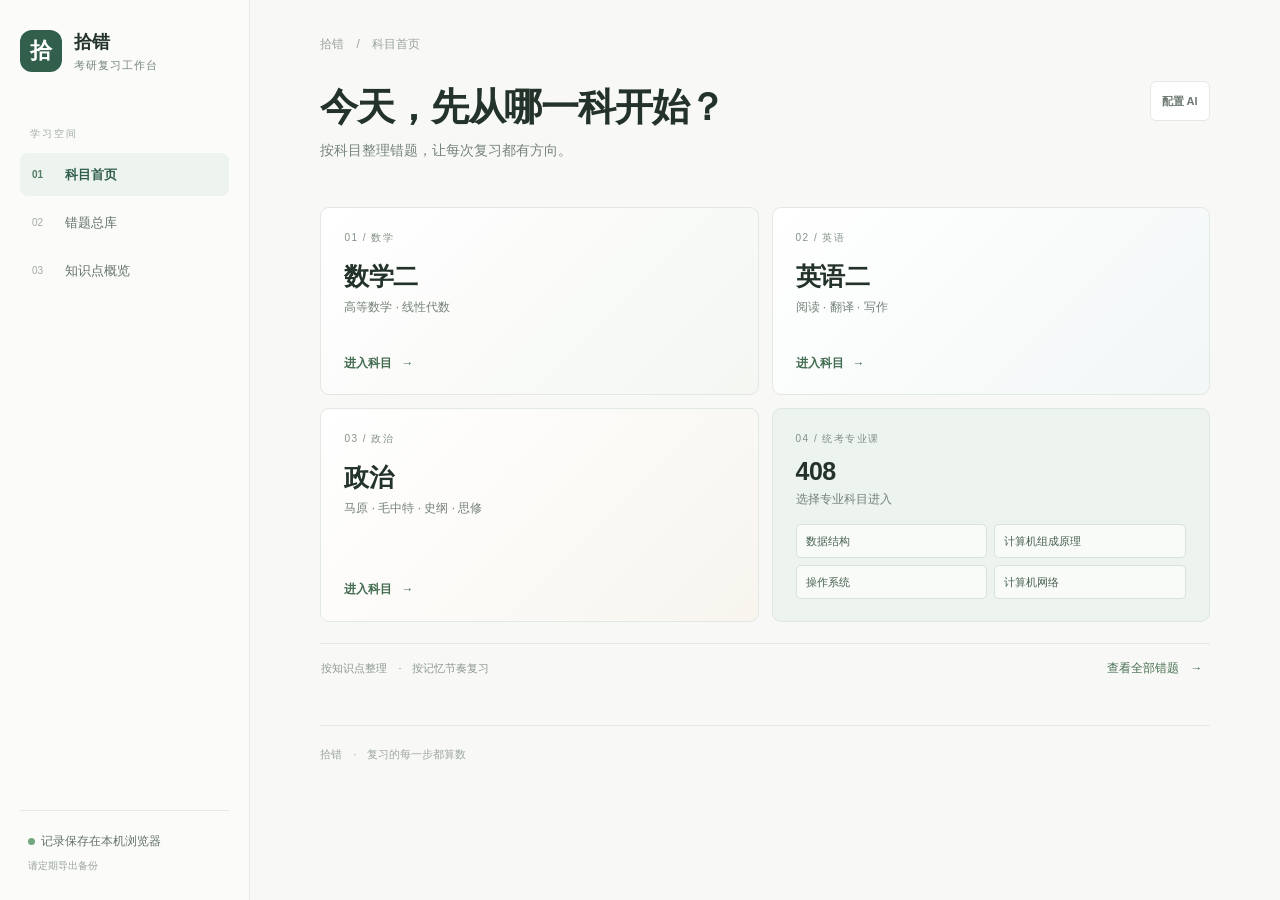
==== site/index.html @ 2a4cf9d2 "Fix touch photo crop selection on mobile" ====
<!doctype html><html lang="zh-CN"><head><meta charset="UTF-8"><meta name="viewport" content="width=device-width,initial-scale=1"><meta name="theme-color" content="#f7f8f5"><meta name="apple-mobile-web-app-capable" content="yes"><meta name="apple-mobile-web-app-status-bar-style" content="default"><meta name="apple-mobile-web-app-title" content="拾错"><link rel="manifest" href="manifest.webmanifest"><link rel="apple-touch-icon" href="icons/apple-touch-icon.png"><title>拾错 · 考研错题复习</title><link rel="stylesheet" href="app.css?v=16"><script defer src="app.js?v=16"></script></head><body><aside class="sidebar"><a class="brand" href="#home" id="brandHome"><span class="brandmark">拾</span><span>拾错<small>考研复习工作台</small></span></a><p class="nav-label">学习空间</p><nav><a class="active" href="#home" id="navHome"><span>01</span>科目首页</a><a href="#library" id="navLibrary"><span>02</span>错题总库</a><a href="#insights" id="navInsights"><span>03</span>知识点概览</a></nav><div class="side-bottom"><span class="local-dot"></span>记录保存在本机浏览器<br><small>请定期导出备份</small></div></aside><main><header><div><span class="crumb" id="crumb">拾错　/　科目首页</span><h1 id="pageTitle">今天，先从哪一科开始？</h1><p class="muted" id="pageSubtitle">按科目整理错题，让每次复习都有方向。</p></div><div class="header-actions"><button class="quiet" id="settingsBtn">配置 AI</button><button class="quiet" id="homeReturn" hidden>← 返回上一页</button><button class="primary" id="newBtn" hidden>记录错题</button></div></header><section id="subjectsHome" class="subjects-home"><div class="subject-grid"><button class="subject-card math" data-open-subject="数学二"><span class="subject-index">01 / 数学</span><strong>数学二</strong><span class="subject-desc">高等数学 · 线性代数</span><span class="subject-enter">进入科目 <i>→</i></span></button><button class="subject-card english" data-open-subject="英语二"><span class="subject-index">02 / 英语</span><strong>英语二</strong><span class="subject-desc">阅读 · 翻译 · 写作</span><span class="subject-enter">进入科目 <i>→</i></span></button><button class="subject-card politics" data-open-subject="政治"><span class="subject-index">03 / 政治</span><strong>政治</strong><span class="subject-desc">马原 · 毛中特 · 史纲 · 思修</span><span class="subject-enter">进入科目 <i>→</i></span></button><div class="subject-card computer"><span class="subject-index">04 / 统考专业课</span><strong>408</strong><span class="subject-desc">选择专业科目进入</span><div class="module-links"><button data-open-subject="408" data-open-module="数据结构">数据结构</button><button data-open-subject="408" data-open-module="计算机组成原理">计算机组成原理</button><button data-open-subject="408" data-open-module="操作系统">操作系统</button><button data-open-subject="408" data-open-module="计算机网络">计算机网络</button></div></div></div><div class="home-bottom"><span>按知识点整理　·　按记忆节奏复习</span><button class="text-button" id="openAllLibrary">查看全部错题　→</button></div></section><div id="libraryView" hidden><section class="due-banner" id="dueBanner" hidden><div class="due-symbol">复</div><div><b id="dueTitle"></b><p id="dueText"></p></div><button class="light-button" id="reviewDue">开始复习</button></section><section class="stats" id="stats"></section><section class="library" id="library"><div class="library-heading"><div><h2 id="libraryTitle">错题总库 <span id="resultCount"></span></h2><div class="scope-note" id="scopeNote">全部科目</div></div><div class="backup-actions"><button class="quiet" id="exportBtn">导出备份</button><button class="quiet" id="exportHistoryBtn">导出历史</button><button class="quiet" id="importBtn">导入备份</button><input id="importFile" type="file" accept="application/json" hidden></div></div><div class="filter-bar"><div class="filter-primary"><label class="search"><span class="search-icon"></span><input id="search" type="search" placeholder="搜索题目、知识点或标签"></label><select id="subject"><option value="">所有科目</option><option>数学二</option><option>英语二</option><option>政治</option><option>408</option></select><select id="status"><option value="">所有状态</option><option value="due">待复习</option><option value="weak">需加强</option><option value="mastered">已掌握</option></select><select id="sort"><option value="new">最近记录</option><option value="due">最近复习</option><option value="weak">薄弱优先</option></select></div><div class="filter-extra"><span>进一步筛选</span><select id="module"><option value="">所有模块</option></select><select id="tagFilter"><option value="">所有标签</option></select><label class="knowledge-search"><span>知识点</span><input id="knowledgeFilter" placeholder="输入知识点名称"></label></div></div><div class="list" id="list"></div></section><section class="chat-section" id="chatSection" hidden><div class="chat-heading"><div><h2>科目 AI 讨论</h2><p>围绕本学科提问，也可以关联一道错题。</p></div></div><div class="chat-toolbar"><select id="chatConversation" aria-label="选择对话"></select><button class="quiet" id="newChat">新建对话</button><button class="quiet" id="renameChat">修改对话名</button><button class="quiet" id="deleteChat">删除当前对话</button><button class="quiet" id="toggleChatBatch" aria-expanded="false">批量管理</button></div><div id="chatBatchTools" class="chat-batch-tools" hidden><label><input id="chatSelectAll" type="checkbox"> 全选本学科对话</label><span id="chatBatchCount">已选 0 个</span><button class="delete" id="deleteSelectedChats">删除所选</button><button class="text-button" id="cancelChatBatch">完成</button></div><div id="chatBatchList" class="chat-batch-list" hidden></div><label class="chat-context">关联错题<select id="chatQuestion"><option value="">不关联题目</option></select></label><div class="chat-messages" id="chatMessages"></div><div class="chat-compose"><textarea id="chatInput" rows="3" placeholder="输入问题，例如：这道题的关键思路是什么？"></textarea><button class="primary" id="sendChat">发送</button></div><p class="chat-footnote" id="chatStatus">对话保存在本机浏览器。</p></section></div><section id="insightsView" hidden><section class="insights insights-page" id="insights"><div class="insight-head"><div><h2>知识点掌握概览</h2><p class="muted">点击知识点，查看关联错题</p></div><span class="scope-note">按薄弱程度排序</span></div><div id="knowledgeMap" class="knowledge-map"></div></section></section><footer>拾错　·　复习的每一步都算数</footer></main><button class="back-to-top" id="backToTop" aria-label="回到顶部" title="回到顶部">↑<span>顶部</span></button><dialog id="recordDialog"><div class="dialog-top"><div><div class="dialog-kicker">新建错题</div><h2>怎么记录这道错题？</h2><p class="hint" id="recordScope"></p></div><button type="button" class="close" data-close="recordDialog">×</button></div><div id="recordChoice" class="record-options"><button class="record-option" id="choosePhoto"><span class="option-mark">拍</span><span><b>拍照记录</b><small>拍下题目，保存后自动识别</small></span><span class="option-arrow">›</span></button><button class="record-option" id="chooseUpload"><span class="option-mark">图</span><span><b>从相册上传</b><small>选择已有题目照片或截图</small></span><span class="option-arrow">›</span></button><button class="record-option" id="choosePaste"><span class="option-mark text-mark">贴</span><span><b>粘贴题目</b><small>粘贴题干，保存后分析或补充</small></span><span class="option-arrow">›</span></button></div><input id="captureInput" type="file" accept="image/*" capture="environment" multiple hidden><input id="uploadInput" type="file" accept="image/*" multiple hidden><div id="photoDraftView" class="photo-draft" hidden><div class="photo-draft-head"><b>已选照片 <span id="draftImageCount">0</span> 张</b><span>可继续拍摄或从相册添加</span></div><div id="draftImageGrid" class="draft-image-grid"></div><div class="dialog-actions"><button type="button" class="secondary" id="addCameraPhoto">继续拍摄</button><button type="button" class="secondary" id="addGalleryPhotos">从相册添加</button><button type="button" class="primary" id="savePhotoDraft">保存并分析错题</button></div><button type="button" class="text-button" data-back-record>返回选择方式</button></div><div id="pasteView" hidden><label class="field">题目内容<textarea id="pasteQuestion" rows="7" placeholder="在这里粘贴题干"></textarea></label><div class="dialog-actions"><button class="primary" id="savePasted">保存并进入错题详情</button><button class="secondary" data-back-record>返回</button></div></div><div id="recordProgress" class="record-progress" hidden><span class="spinner"></span><span>正在处理照片…</span></div></dialog><dialog id="cropDialog" class="crop-dialog"><div class="dialog-top"><div><div class="dialog-kicker">调整照片</div><h2>拖动选取题目区域</h2><p class="hint" id="cropStep">可跳过裁剪，保留整张照片。</p></div><button type="button" class="close" id="cancelCrop">×</button></div><div class="crop-stage" id="cropStage"><img id="cropImage" alt="待裁剪照片"><div id="cropSelection" hidden></div></div><div class="dialog-actions"><button type="button" class="secondary" id="skipCrop">保留整张</button><button type="button" class="primary" id="applyCrop">裁剪并添加</button></div></dialog><dialog id="detailDialog"><form id="detailForm"><div class="dialog-top"><div><div class="dialog-kicker">错题详情</div><h2>题目与分类</h2><p class="hint" id="detailMessage">检查题目，并补充知识点与标签。</p></div><button type="button" class="close" data-close="detailDialog">×</button></div><input type="hidden" name="id"><div id="detailImage"></div><button type="button" class="primary analyze-top" id="reanalyze">AI 分析错题</button><div id="analysisProgress" class="analysis-progress" hidden><div class="analysis-progress-head"><span class="spinner"></span><span id="analysisProgressText">正在分析题目…</span></div><div class="analysis-progress-track" role="progressbar" aria-label="AI 正在分析" aria-valuemin="0" aria-valuemax="100"><i></i></div><p>可以关闭详情或继续浏览其他页面，分析会在本页面中继续。</p></div><label class="field">AI 识别的题干（可修改）<textarea name="question" rows="5" placeholder="识别出的题目文字；也可手动补充"></textarea></label><div class="form-grid"><label class="field">科目<select name="subject"><option>数学二</option><option>英语二</option><option>政治</option><option>408</option></select></label><label class="field">模块 / 章节<input name="module" placeholder="如：操作系统 / 进程管理"></label><label class="field">知识点<input name="knowledge" placeholder="支持逗号分隔多个知识点"></label><label class="field">题型<select name="type"><option value="">待填写</option><option>选择题</option><option>填空题</option><option>计算题</option><option>证明题</option><option>简答题</option><option>分析题</option><option>阅读理解</option><option>翻译</option><option>写作</option><option>其他</option></select></label><label class="field">难度<select name="difficulty"><option value="">待填写</option><option value="1">基础</option><option value="2">中等</option><option value="3">较难</option></select></label><label class="field">错因<select name="cause"><option value="">待填写</option><option>概念混淆</option><option>计算失误</option><option>审题不清</option><option>方法不熟</option><option>记忆错误</option><option>时间不足</option><option>其他</option></select></label></div><div class="form-grid"><label class="field">我的答案<input name="myAnswer"></label><label class="field">正确答案<input name="answer"></label></div><label class="field">解析与复盘<textarea name="explanation" rows="4"></textarea></label><label class="field">标签<input name="tags" placeholder="逗号分隔，例如：易混淆、真题、重点"></label><div class="dialog-actions"><button type="submit" class="primary">保存详情</button><button type="button" class="delete" id="deleteBtn">删除错题</button></div></form></dialog><dialog id="settingsDialog"><div class="dialog-top"><div><div class="dialog-kicker">AI 服务</div><h2>大模型连接状态</h2></div><button type="button" class="close" data-close="settingsDialog">×</button></div><label class="field">API 地址<input id="aiBackendUrl" type="url" value="https://api.agnes-ai.cn/v1" autocomplete="url"></label><label class="field">模型名称<input id="aiModel" type="text" value="agnes-3.0-flash" autocomplete="off"></label><label class="field">API 密钥<input id="aiAccessToken" type="password" placeholder="填写轮换后的 Agnes API 密钥" autocomplete="off"></label><div class="service-state" id="serviceState">正在读取 AI 设置…</div><p class="hint">无需租服务器，分析时手机会直接连接 Agnes。密钥保存在本设备浏览器中，请只在自己的设备填写；API 调用可能产生费用。</p><div class="dialog-actions"><button class="primary" id="saveAiSettings">保存并连接</button><button class="secondary" data-close="settingsDialog">完成</button></div></dialog><dialog id="exportHistoryDialog"><div class="dialog-top"><div><div class="dialog-kicker">备份管理</div><h2>导出历史</h2><p class="hint">记录导出时间、科目范围和题目数量。</p></div><button class="close" data-close="exportHistoryDialog">×</button></div><div id="exportHistoryList" class="export-history-list"></div></dialog><dialog id="imageViewer" class="image-viewer"><button type="button" class="image-viewer-close" data-close="imageViewer" aria-label="关闭大图">×</button><img id="imageViewerImage" alt="题目大图"></dialog><dialog id="reviewDialog"><div class="dialog-top"><div><div class="dialog-kicker">间隔复习</div><h2>先在心里作答</h2></div><button class="close" data-close="reviewDialog">×</button></div><div id="reviewBody"></div><div id="reviewActions" class="dialog-actions"></div></dialog><aside id="analysisDock" class="analysis-dock" hidden aria-live="polite"></aside><div class="toast" id="toast" role="status"></div></body></html>
---- site/app.css ----
:root{font-family:'DM Sans','Noto Sans SC',-apple-system,BlinkMacSystemFont,sans-serif;color:#26332e;background:#f6f7f5;--green:#356b58;--green-dark:#285542;--pale:#e8f0eb;--ink:#26332e;--muted:#84908a;--line:#e7eae6;--white:#fff}*{box-sizing:border-box}body{margin:0;min-height:100vh;font-size:14px}button,input,select,textarea{font:inherit}button{cursor:pointer}a{color:inherit;text-decoration:none}.sidebar{position:fixed;inset:0 auto 0 0;width:240px;padding:30px 20px;background:#fff;border-right:1px solid var(--line);display:flex;flex-direction:column}.brand{display:flex;align-items:center;gap:12px;color:var(--ink);font-size:19px;font-weight:700}.brandmark{width:42px;height:42px;display:grid;place-items:center;background:var(--green);color:#fff;border-radius:13px;font-family:'Noto Sans SC';font-size:22px}.brand small{display:block;font-size:11px;color:var(--muted);font-weight:400;letter-spacing:1px}.nav-label{margin:55px 10px 12px;color:#a0aaa4;font-size:10px;letter-spacing:2px}.sidebar nav{display:grid;gap:5px}.sidebar nav a{padding:12px 14px;border-radius:8px;color:#65716a}.sidebar nav a.active,.sidebar nav a:hover{background:#edf3ef;color:var(--green);font-weight:600}.sidebar nav i{float:right;font-style:normal;background:#dbe9df;border-radius:20px;min-width:22px;text-align:center;font-size:11px;padding:2px 6px}.side-bottom{margin-top:auto;border-top:1px solid var(--line);padding:18px 8px 0;color:#65716a;font-size:12px;line-height:2}.side-bottom small{color:#99a39d}.local-dot{display:inline-block;width:7px;height:7px;background:#72a77f;border-radius:100%;margin-right:6px}main{max-width:1440px;margin-left:240px;padding:44px clamp(28px,5vw,78px) 28px}header{display:flex;justify-content:space-between;align-items:center;margin:0 0 30px}.crumb{display:block;color:#a1aaa4;font-size:11px;margin-bottom:32px}.eyebrow{font-size:10px;color:#8e9d94;letter-spacing:2px;font-weight:700}h1{font-size:32px;letter-spacing:-1px;margin:8px 0 5px;font-weight:600}h2{font-size:21px;letter-spacing:-.4px;margin:5px 0}.muted,.hint{color:var(--muted)}header p{margin:6px 0}.primary,.secondary,.quiet,.light-button,.delete{border:0;border-radius:7px;padding:11px 16px;font-weight:600}.primary{background:var(--green);color:#fff}.primary:hover{background:var(--green-dark)}.secondary{background:#f0f3f0;color:#52635a}.quiet{background:#fff;border:1px solid var(--line);color:#6c7971;padding:8px 12px;font-size:12px}.quiet:hover{color:var(--green);border-color:#bdd1c3}.due-banner{padding:18px 22px;background:#edf3ee;border:1px solid #dce9df;border-radius:10px;display:flex;align-items:center;gap:15px;margin-bottom:22px}.due-symbol{width:37px;height:37px;background:#dbe9df;color:var(--green);border-radius:11px;display:grid;place-items:center;font-size:22px}.due-banner b{font-size:14px}.due-banner p{margin:3px 0 0;color:#7b8980;font-size:12px}.light-button{margin-left:auto;background:#fff;color:var(--green);font-size:12px}.stats{display:grid;grid-template-columns:repeat(4,1fr);gap:13px;margin:22px 0 34px}.stat{background:white;border:1px solid var(--line);border-radius:9px;padding:17px 19px}.stat span{font-size:11px;color:var(--muted)}.stat strong{display:block;font-size:27px;font-weight:500;letter-spacing:-.7px;margin-top:4px}.stat em{font-size:11px;color:#8b9e91;font-style:normal;margin-left:5px}.library-heading{display:flex;align-items:end;justify-content:space-between;margin:0 0 16px}.library-heading h2 span{font-size:12px;color:#a3aca5;font-weight:400;margin-left:4px}.backup-actions{display:flex;gap:7px}.filter-bar{display:flex;gap:8px;flex-wrap:wrap;padding:12px;background:#fff;border:1px solid var(--line);border-radius:9px;margin-bottom:13px}.filter-bar select,.filter-bar input{height:37px;border:1px solid #e9ece8;border-radius:6px;background:white;color:#647169;padding:0 10px;font-size:12px;min-width:122px}.filter-bar input::placeholder{color:#a1aaa4}.filter-bar .search{display:flex;align-items:center;gap:6px;border:1px solid #e9ece8;border-radius:6px;padding:0 10px;flex:1;min-width:210px;color:#a1aaa4}.filter-bar .search input{border:0;outline:0;flex:1;min-width:80px;padding:0}.list{display:grid;gap:10px}.empty{background:white;border:1px dashed #dce3dd;border-radius:9px;text-align:center;padding:55px 20px;color:var(--muted)}.empty b{display:block;color:#65716a;font-size:15px;margin-bottom:7px}.mistake-card{background:white;border:1px solid var(--line);border-radius:9px;padding:18px 20px;display:grid;grid-template-columns:minmax(0,1fr) auto;gap:16px;transition:border-color .15s}.mistake-card:hover{border-color:#c3d5c8}.card-meta{display:flex;align-items:center;gap:7px;flex-wrap:wrap;font-size:11px;color:#929d95;margin-bottom:9px}.subject-pill{background:#edf3ee;color:var(--green);border-radius:4px;padding:3px 8px;font-weight:600}.tag{background:#f3f4f2;color:#818a83;border-radius:4px;padding:3px 7px}.card-question{font-size:15px;line-height:1.7;white-space:pre-wrap;overflow-wrap:anywhere}.card-knowledge{font-size:12px;color:#68796e;margin-top:8px}.card-summary{font-size:12px;color:#849088;margin-top:8px;white-space:pre-wrap}.card-image{max-width:210px;max-height:135px;object-fit:contain;margin-top:10px;border-radius:6px}.card-right{display:flex;flex-direction:column;align-items:flex-end;justify-content:space-between;min-width:105px}.mastery{font-size:11px;color:#738077;background:#f4f6f3;padding:5px 8px;border-radius:5px}.mastery.low{background:#fbefeb;color:#ae6856}.mastery.done{background:#edf5ed;color:#5b8d63}.card-actions{display:flex;gap:6px}.card-actions button{border:0;background:transparent;color:#8b968e;padding:6px;font-size:12px}.card-actions button:hover{color:var(--green)}.insights{margin:45px 0 20px}.insight-head{display:flex;justify-content:space-between;align-items:end;margin-bottom:14px}.insight-head p{font-size:12px}.knowledge-map{display:grid;grid-template-columns:repeat(2,minmax(0,1fr));gap:9px}.knowledge-item{background:#fff;border:1px solid var(--line);border-radius:8px;padding:13px 15px;display:grid;grid-template-columns:1fr auto;gap:5px}.knowledge-item b{font-size:12px;font-weight:500}.knowledge-item span{font-size:11px;color:#919b94}.bar{grid-column:1/-1;height:4px;background:#edf0ec;border-radius:5px;overflow:hidden}.bar i{display:block;height:100%;background:#86aa90;border-radius:5px}footer{padding:20px 0;color:#a3aca5;font-size:11px;border-top:1px solid var(--line);margin-top:38px}dialog{border:1px solid var(--line);border-radius:12px;padding:25px;width:min(640px,calc(100% - 26px));max-height:90vh;overflow:auto;box-shadow:0 20px 80px #2333272b;color:var(--ink)}dialog::backdrop{background:#1f2c2580;backdrop-filter:blur(2px)}.dialog-top{display:flex;justify-content:space-between;align-items:flex-start;margin-bottom:18px}.dialog-top h2{margin-top:5px}.close{border:0;background:#f2f4f1;border-radius:100%;width:32px;height:32px;color:#69766d;font-size:20px}.field{display:grid;gap:6px;font-size:12px;color:#67746b;margin:13px 0}.field input,.field select,.field textarea{width:100%;border:1px solid #e2e7e2;border-radius:6px;background:#fff;padding:10px;color:#2b3930;font-size:13px}.field textarea{resize:vertical}.form-grid{display:grid;grid-template-columns:repeat(2,minmax(0,1fr));column-gap:14px}.dialog-actions{display:flex;gap:8px;flex-wrap:wrap;margin-top:20px}.dialog-actions .delete{margin-left:auto}.delete{background:#fff0ec;color:#ae5c4a}.hint{font-size:12px;line-height:1.7}.ai-result{background:#f2f6f2;border-radius:7px;padding:14px;margin-top:14px;white-space:pre-wrap;font-size:12px;line-height:1.8}.review-question{font-size:16px;line-height:1.9;white-space:pre-wrap;background:#f7f8f6;padding:18px;border-radius:8px}.review-answer{background:#f0f5f0;padding:15px;border-radius:8px;margin-top:10px;white-space:pre-wrap;line-height:1.7}.toast{position:fixed;bottom:25px;left:50%;transform:translate(-50%,15px);opacity:0;transition:.2s;background:#26372d;color:white;padding:10px 16px;border-radius:8px;font-size:12px;pointer-events:none;z-index:5}.toast.show{opacity:1;transform:translate(-50%,0)}@media(max-width:950px){.sidebar{width:205px;padding:25px 14px}main{margin-left:205px;padding:35px 26px}.filter-bar select{min-width:105px}.stats{gap:8px}.stat{padding:14px}}@media(max-width:700px){.sidebar{position:static;width:auto;height:auto;padding:12px 17px;border-right:0;border-bottom:1px solid var(--line);display:flex;flex-direction:row;align-items:center;justify-content:space-between}.brand{font-size:16px}.brandmark{width:36px;height:36px;font-size:19px}.brand small,.nav-label,.side-bottom{display:none}.sidebar nav{display:flex;gap:2px}.sidebar nav a{font-size:0;padding:10px}.sidebar nav a:first-letter{font-size:16px}.sidebar nav i{font-size:9px;margin-left:3px}main{margin:0;padding:27px 17px}header{align-items:flex-start}.crumb{margin-bottom:23px}h1{font-size:26px}.primary{padding:10px 12px}.primary span{font-size:12px}.stats{grid-template-columns:repeat(2,1fr);margin:18px 0 28px}.stat strong{font-size:23px}.library-heading{align-items:flex-start;gap:10px}.backup-actions{gap:4px;flex-wrap:wrap;justify-content:flex-end}.quiet{padding:7px;font-size:10px}.filter-bar{gap:7px}.filter-bar .search{flex-basis:100%}.filter-bar select,.filter-bar input:not(.search input){flex:1;min-width:calc(50% - 5px)}.mistake-card{padding:15px;grid-template-columns:1fr}.card-right{flex-direction:row;align-items:center}.knowledge-map{grid-template-columns:1fr}.insight-head{display:block}.due-banner{align-items:flex-start;flex-wrap:wrap}.light-button{margin-left:51px}.form-grid{grid-template-columns:1fr 1fr}dialog{padding:19px}.dialog-actions{gap:6px}.dialog-actions button{font-size:12px;padding:9px 11px}}@media(prefers-reduced-motion:reduce){*,*::before,*::after{transition:none!important}}

/* Refined study workspace */
:root{--green:#315f4c;--green-dark:#264b3b;--pale:#eef4ef;--ink:#23332a;--muted:#77847c;--line:#e4e9e4;background:#f8f9f7}body{background:#f8f9f7;color:var(--ink);font-size:14px;line-height:1.55}button,input,select,textarea{font-family:inherit}::selection{background:#d6e7da;color:#244b38}input::placeholder,textarea::placeholder{color:#9aa59d;opacity:1}button:focus-visible,a:focus-visible,input:focus-visible,select:focus-visible,textarea:focus-visible{outline:3px solid #abc7b3;outline-offset:2px}.sidebar{width:250px;padding:29px 20px 23px;background:#fbfcfa;border-right:1px solid #e6eae5}.brand{font-size:18px;letter-spacing:-.3px}.brandmark{border-radius:12px;background:#315f4c}.nav-label{margin-top:52px}.sidebar nav a{display:flex;align-items:center;gap:12px;min-height:43px;padding:10px 12px;font-size:13px;transition:background .16s,color .16s}.sidebar nav a span{width:21px;color:#a1aaa3;font-size:10px;font-variant-numeric:tabular-nums}.sidebar nav a.active span{color:#527c63}.sidebar nav i{margin-left:auto}main{max-width:1500px;margin-left:250px;padding:35px clamp(28px,5.5vw,84px) 30px}header{align-items:center;margin-bottom:25px}.crumb{margin-bottom:28px;font-size:12px;color:#9aa39c}h1{font-size:clamp(30px,3vw,40px);letter-spacing:-1.2px;line-height:1.28;font-weight:600;margin:0}header p{font-size:14px;margin-top:9px}header>.primary{min-height:43px;padding:0 18px;border-radius:7px;box-shadow:0 2px 5px #315f4c1a;white-space:nowrap}.primary{background:var(--green);transition:background .16s,transform .16s,box-shadow .16s}.primary:hover{background:#28513e;box-shadow:0 4px 10px #315f4c24}.primary:active{transform:translateY(1px)}.due-banner{padding:15px 18px;background:#edf4ee;border:1px solid #dce9de;border-radius:9px;margin-bottom:15px}.due-symbol{background:#dceadf;border-radius:10px}.due-banner b{font-size:13px}.light-button{border:1px solid #e3ebe4;min-height:36px}.stats{display:grid;grid-template-columns:repeat(4,minmax(0,1fr));gap:0;margin:18px 0 35px;padding:14px 0;border-top:1px solid var(--line);border-bottom:1px solid var(--line);background:transparent}.stat{background:transparent;border:0;border-radius:0;padding:2px 20px;border-right:1px solid var(--line)}.stat:first-child{padding-left:2px}.stat:last-child{border-right:0}.stat span{font-size:12px;color:#7e8b82}.stat strong{font-size:25px;line-height:1.3;font-weight:500;letter-spacing:-.4px;margin-top:3px;font-variant-numeric:tabular-nums}.stat em{font-size:11px;color:#8f9b92}.library-heading{align-items:center;margin-bottom:13px}.library-heading h2,.insight-head h2{font-size:21px;letter-spacing:-.5px;font-weight:600}.library-heading h2 span{font-size:12px;color:#9aa49c}.backup-actions{gap:6px}.quiet{border-radius:6px;padding:8px 11px;font-size:11px}.filter-bar{display:block;padding:11px 12px 9px;border-radius:8px;background:#fff;border-color:#e5e9e4;margin-bottom:13px}.filter-primary{display:grid;grid-template-columns:minmax(180px,1fr) repeat(3,minmax(125px,155px));gap:8px}.filter-bar select,.filter-bar input{height:38px;border-color:#e5e9e5;color:#526158;border-radius:6px;font-size:12px}.filter-primary>select{width:100%;min-width:0}.filter-bar .search{min-width:0;height:38px;background:#fbfcfb;border-color:#e5e9e5}.filter-bar .search span{font-size:20px;line-height:1;color:#84948a}.filter-bar .search input{height:34px;background:transparent}.filter-extra{display:flex;align-items:center;gap:8px;padding-top:9px;margin-top:9px;border-top:1px solid #f0f2ef}.filter-extra>span{font-size:11px;color:#95a098;margin-right:2px}.filter-extra select{min-width:120px}.knowledge-search{display:flex;align-items:center;gap:8px;border:1px solid #e5e9e5;border-radius:6px;padding:0 10px;height:38px;min-width:180px}.knowledge-search span{font-size:11px;color:#89958d}.knowledge-search input{height:34px;border:0;padding:0;min-width:80px;outline:0}.knowledge-search:focus-within{border-color:#91ad99;box-shadow:0 0 0 2px #e5efe7}.mistake-card{padding:17px 19px;border-radius:8px;border-color:#e7ebe7;gap:20px;transition:border-color .15s,background .15s}.mistake-card:hover{border-color:#cad8cd;background:#fefefd}.card-meta{gap:8px;color:#8d9990;font-size:11px}.subject-pill{background:#edf4ee;color:#426b50;padding:3px 8px}.tag{background:#f4f6f3;color:#78847b}.card-question{font-size:14px;line-height:1.8;color:#2a3930}.card-knowledge{color:#557361;font-size:12px}.card-summary{line-height:1.7;color:#7c8980}.card-right{min-width:120px}.mastery{font-size:10px}.card-actions button{border-radius:5px;padding:6px 9px;background:#f6f8f5;color:#718076}.card-actions button:hover{background:#eaf2eb;color:var(--green)}.insights{margin-top:38px}.insight-head{align-items:center;margin-bottom:13px}.insight-head p{font-size:12px}.knowledge-map{gap:8px}.knowledge-item{border-radius:7px;padding:12px 14px}.knowledge-item b{font-size:12px}.knowledge-item span{font-size:10px}.bar{height:4px}footer{color:#9da79f;margin-top:32px}dialog{border-radius:11px;border-color:#e3e8e3;padding:25px}.field{font-size:12px;color:#56665b}.field input,.field select,.field textarea{border-color:#e0e6e0;border-radius:6px}.field input:focus,.field select:focus,.field textarea:focus{border-color:#94ae9a;outline:0;box-shadow:0 0 0 3px #eaf2eb}.dialog-actions .primary{min-height:39px}.toast{background:#26372d;box-shadow:0 6px 20px #253b2d24}
@media(max-width:1050px){main{padding-right:28px;padding-left:28px}.filter-primary{grid-template-columns:minmax(170px,1fr) repeat(3,minmax(110px,140px))}.filter-extra{flex-wrap:wrap}}
@media(max-width:700px){.sidebar{padding:11px 15px}.sidebar nav{gap:3px}.sidebar nav a{font-size:11px;min-height:36px;padding:8px 7px;gap:0}.sidebar nav a span{display:none}.sidebar nav i{font-size:9px;padding:1px 5px}main{padding:24px 16px}header{gap:12px;margin-bottom:19px}.crumb{margin-bottom:21px}h1{font-size:27px;letter-spacing:-.8px;max-width:440px}header p{font-size:12px;max-width:310px}.stats{margin:14px 0 27px;padding:12px 0;grid-template-columns:repeat(2,1fr);row-gap:13px}.stat{padding:2px 12px;border-right:1px solid var(--line)}.stat:nth-child(2){border-right:0}.stat:nth-child(3){padding-left:2px}.stat strong{font-size:23px}.library-heading{align-items:center}.library-heading h2,.insight-head h2{font-size:19px}.backup-actions{max-width:210px}.quiet{padding:7px 8px}.filter-primary{grid-template-columns:repeat(2,minmax(0,1fr))}.filter-primary .search{grid-column:1/-1}.filter-extra{display:grid;grid-template-columns:1fr 1fr}.filter-extra>span{grid-column:1/-1}.filter-extra select{min-width:0;width:100%}.knowledge-search{min-width:0;width:100%;grid-column:1/-1}.mistake-card{padding:14px;gap:11px}.card-right{min-width:0}.card-question{font-size:14px}.insight-head{display:flex;align-items:flex-end}.insight-head p{max-width:135px;text-align:right;font-size:10px}.due-banner{padding:13px;gap:10px}.due-symbol{width:33px;height:33px}.light-button{margin-left:43px}.form-grid{grid-template-columns:1fr 1fr}}
@media(max-width:380px){.brand{gap:8px;font-size:14px}.brandmark{width:32px;height:32px;font-size:17px}.sidebar nav a{font-size:10px;padding:7px 5px}.backup-actions{max-width:160px}.library-heading{align-items:flex-start}}

.search-icon{position:relative;display:block;width:13px;height:13px;border:1.5px solid #84948a;border-radius:50%;flex:none}.search-icon:after{content:"";position:absolute;width:5px;height:1.5px;background:#84948a;right:-4px;bottom:-2px;transform:rotate(45deg);border-radius:2px}

/* Subject-first entry and capture-to-record flow */
[hidden]{display:none!important}.subjects-home{max-width:1050px;padding:15px 0 0}.subject-grid{display:grid;grid-template-columns:repeat(2,minmax(0,1fr));gap:13px}.subject-card{position:relative;min-height:188px;text-align:left;border:1px solid #e2e8e2;border-radius:9px;padding:22px 23px;background:#fff;color:var(--ink);display:flex;flex-direction:column;align-items:flex-start;transition:transform .16s,border-color .16s,background .16s;cursor:pointer}.subject-card:hover{transform:translateY(-2px);border-color:#bdcfc1}.subject-card.math{background:linear-gradient(135deg,#fff 0%,#f4f7f2 100%)}.subject-card.english{background:linear-gradient(135deg,#fff 0%,#f3f7f7 100%)}.subject-card.politics{background:linear-gradient(135deg,#fff 0%,#f8f5ef 100%)}.subject-card.computer{background:#edf3ee;border-color:#dce7dd}.subject-index{color:#839187;font-size:10px;letter-spacing:1.5px}.subject-card strong{font-size:25px;line-height:1.3;margin-top:14px;letter-spacing:-.5px;font-weight:600}.subject-desc{font-size:12px;color:#758279;margin-top:6px}.subject-enter{display:flex;align-items:center;gap:9px;margin-top:auto;padding-top:16px;color:#426b50;font-size:12px;font-weight:600}.subject-enter i{font-style:normal;transition:transform .16s}.subject-card:hover .subject-enter i{transform:translateX(3px)}.module-links{display:grid;grid-template-columns:repeat(2,minmax(0,1fr));gap:7px;width:100%;margin-top:15px}.module-links button{min-height:34px;text-align:left;padding:7px 9px;border:1px solid #d8e3da;border-radius:5px;background:#f9fbf9;color:#496250;font-size:11px;cursor:pointer}.module-links button:hover{background:#fff;border-color:#afc5b4}.computer strong{margin-top:8px}.computer .subject-desc{margin-top:3px}.home-bottom{display:flex;justify-content:space-between;align-items:center;border-top:1px solid var(--line);padding:14px 1px;margin-top:21px;color:#8d9990;font-size:11px}.text-button{border:0;background:none;color:#477051;font-size:12px;cursor:pointer}.text-button b{margin-left:6px}.library-heading{align-items:flex-start}.scope-note{margin-top:4px;color:#89958d;font-size:11px}.dialog-kicker{font-size:11px;color:#71857a;margin-bottom:5px}.record-options{display:grid;gap:9px}.record-option{display:flex;align-items:center;gap:13px;width:100%;padding:15px 14px;border:1px solid #e2e8e2;border-radius:8px;background:#fff;color:var(--ink);text-align:left;cursor:pointer}.record-option:hover{background:#f8faf8;border-color:#bdcfc1}.record-option>span:nth-child(2){display:grid;gap:3px}.record-option b{font-size:14px;font-weight:600}.record-option small{font-size:11px;color:#849087}.option-mark{width:38px;height:38px;flex:none;display:grid;place-items:center;border-radius:9px;background:#edf4ee;color:#406b4d;font-size:14px;font-weight:600}.text-mark{background:#f1f3f0;color:#64756a}.option-arrow{margin-left:auto;color:#90a096;font-size:22px}.record-progress{display:flex;align-items:center;gap:10px;padding:17px 2px;color:#64766b;font-size:12px}.spinner{width:16px;height:16px;border:2px solid #dce8de;border-top-color:#4d7858;border-radius:50%;animation:spin .8s linear infinite}@keyframes spin{to{transform:rotate(360deg)}}.detail-image{display:block;max-width:100%;max-height:220px;object-fit:contain;border:1px solid #e5e9e5;border-radius:6px;margin:0 0 14px}.service-state{display:flex;align-items:center;gap:10px;padding:16px 14px;margin:15px 0;background:#f5f8f5;border:1px solid #e5ebe5;border-radius:7px;font-size:13px}.service-state b{font-weight:600}.service-state>span:last-child{margin-left:auto;color:#7b8980;font-size:12px}.state-dot{width:8px;height:8px;border-radius:50%;background:#c67869}.state-dot.connected{background:#65a574;box-shadow:0 0 0 3px #e2f0e4}.state-dot.disconnected{background:#c67869;box-shadow:0 0 0 3px #f7eae7}.service-state+.hint{padding:0 2px}.dialog-actions .secondary{min-height:38px}
@media(max-width:700px){.subjects-home{padding-top:8px}.subject-grid{grid-template-columns:1fr;gap:9px}.subject-card{min-height:145px;padding:17px 18px}.subject-card strong{font-size:22px;margin-top:9px}.subject-enter{padding-top:10px}.subject-card.computer{min-height:180px}.home-bottom{gap:10px;font-size:10px}.home-bottom .text-button{font-size:11px;white-space:nowrap}.record-option{padding:13px 12px}.detail-image{max-height:180px}}

/* Mobile-first layout: also applies when a phone browser requests the desktop site. */
@media (max-width: 760px), (pointer: coarse) {
  html, body { width: 100%; min-width: 0; overflow-x: hidden; }
  body { font-size: 15px; }
  .sidebar {
    position: static; inset: auto; width: 100%; height: auto; min-width: 0;
    display: grid; grid-template-columns: minmax(0, 1fr); gap: 11px;
    padding: max(10px, env(safe-area-inset-top)) 14px 11px;
    border-right: 0; border-bottom: 1px solid var(--line);
  }
  .brand { min-width: 0; gap: 9px; font-size: 16px; white-space: nowrap; }
  .brandmark { width: 35px; height: 35px; flex: none; }
  .brand small, .nav-label, .side-bottom { display: none; }
  .sidebar nav { display: grid; grid-template-columns: repeat(3, minmax(0, 1fr)); gap: 5px; width: 100%; }
  .sidebar nav a {
    display: flex; justify-content: center; align-items: center; min-height: 40px;
    padding: 8px 4px; border-radius: 7px; font-size: 12px; line-height: 1.2;
    text-align: center; white-space: nowrap;
  }
  .sidebar nav a span, .sidebar nav a i { display: none; }
  main { width: 100%; max-width: none; margin: 0; padding: 21px 15px max(28px, env(safe-area-inset-bottom)); }
  header { display: flex; align-items: flex-start; gap: 10px; flex-wrap: wrap; margin: 0 0 18px; }
  header > div { flex: 1 1 210px; min-width: 0; }
  .crumb { margin-bottom: 12px; font-size: 11px; }
  h1 { max-width: none; font-size: clamp(23px, 6vw, 29px); line-height: 1.25; letter-spacing: -.6px; text-wrap: pretty; }
  header p { max-width: 100%; font-size: 13px; line-height: 1.55; }
  header > .primary { min-height: 40px; padding: 0 13px; }
  .subjects-home { width: 100%; max-width: none; padding-top: 3px; }
  .subject-grid { grid-template-columns: minmax(0, 1fr); gap: 9px; }
  .subject-card { width: 100%; min-width: 0; min-height: 136px; padding: 16px; }
  .subject-card strong { margin-top: 8px; font-size: 22px; }
  .subject-card.computer { min-height: 175px; }
  .module-links { grid-template-columns: repeat(2, minmax(0, 1fr)); gap: 7px; }
  .module-links button { min-height: 40px; font-size: 12px; }
  .home-bottom { align-items: flex-start; flex-direction: column; gap: 7px; padding: 13px 0; }
  .stats { grid-template-columns: repeat(2, minmax(0, 1fr)); gap: 0 8px; margin: 12px 0 23px; padding: 11px 0; }
  .stat { min-width: 0; padding: 3px 9px; }
  .stat:nth-child(odd) { padding-left: 1px; }
  .stat:nth-child(even) { border-right: 0; }
  .stat strong { font-size: 23px; }
  .library-heading { display: grid; grid-template-columns: minmax(0, 1fr); gap: 10px; margin-bottom: 12px; }
  .library-heading h2, .insight-head h2 { font-size: 19px; }
  .backup-actions { display: grid; grid-template-columns: repeat(3, minmax(0, 1fr)); gap: 6px; width: 100%; max-width: none; }
  .quiet { min-width: 0; min-height: 38px; padding: 6px 4px; font-size: 11px; white-space: nowrap; }
  .filter-bar { padding: 10px; }
  .filter-primary { grid-template-columns: repeat(2, minmax(0, 1fr)); gap: 7px; }
  .filter-primary .search { grid-column: 1 / -1; width: 100%; min-width: 0; }
  .filter-primary > select { width: 100%; min-width: 0; }
  .filter-extra { display: grid; grid-template-columns: repeat(2, minmax(0, 1fr)); gap: 7px; }
  .filter-extra > span { grid-column: 1 / -1; }
  .filter-extra select, .knowledge-search { width: 100%; min-width: 0; }
  .knowledge-search { grid-column: 1 / -1; }
  .mistake-card { min-width: 0; grid-template-columns: minmax(0, 1fr); gap: 11px; padding: 13px; }
  .card-right { min-width: 0; display: flex; flex-direction: row; align-items: center; gap: 8px; flex-wrap: wrap; }
  .card-actions { margin-left: auto; }
  .card-actions button { min-height: 38px; padding: 7px 9px; }
  .card-question, .card-summary { overflow-wrap: anywhere; word-break: normal; }
  .card-image { max-width: 100%; max-height: 220px; }
  .knowledge-map { grid-template-columns: minmax(0, 1fr); }
  .insights { margin-top: 29px; }
  .insight-head { display: flex; align-items: flex-end; gap: 8px; }
  .insight-head p { max-width: 45%; margin: 0; text-align: right; font-size: 11px; }
  .due-banner { align-items: center; flex-wrap: wrap; padding: 12px; gap: 9px; }
  .due-banner > div:nth-child(2) { flex: 1; min-width: 0; }
  .light-button { margin-left: 42px; min-height: 38px; }
  dialog { width: calc(100vw - 24px); max-width: 560px; max-height: calc(100dvh - 24px); padding: 18px; }
  .form-grid { grid-template-columns: minmax(0, 1fr); }
  .dialog-actions { gap: 7px; }
  .dialog-actions button { min-height: 40px; }
  .dialog-actions .delete { margin-left: 0; }
  .service-state { align-items: flex-start; flex-wrap: wrap; gap: 8px; }
  .service-state > span:last-child { flex-basis: 100%; margin-left: 16px; }
  footer { margin-top: 26px; }
}
@media (max-width: 390px) {
  .sidebar { padding-left: 11px; padding-right: 11px; }
  .sidebar nav a { font-size: 11px; }
  main { padding-left: 12px; padding-right: 12px; }
  .backup-actions { grid-template-columns: repeat(2, minmax(0, 1fr)); }
  .card-right { align-items: flex-start; }
}

/* Original source preview and clearer photo-first analysis controls. */
.card-original { min-width: 0; }
.card-original-image { display: block; max-width: min(100%, 520px); max-height: 330px; object-fit: contain; object-position: left top; border-radius: 7px; }
.card-source-text, .source-text-preview { white-space: pre-wrap; overflow-wrap: anywhere; word-break: normal; line-height: 1.8; }
.card-source-text { max-height: 420px; overflow: auto; }
.card-source-empty { padding: 18px; background: #f5f7f4; color: #77847c; border: 1px dashed var(--line); border-radius: 7px; }
.source-preview-label { margin: 0 0 8px; color: #829087; font-size: 11px; }
.source-text-preview { max-height: 38vh; overflow: auto; padding: 13px; background: #f7f9f6; border: 1px solid var(--line); border-radius: 7px; }
.analyze-top { display: block; margin: 10px 0 15px; }
.review-source-image { display: block; max-width: 100%; max-height: 52vh; object-fit: contain; margin: 0 auto; }
@media (max-width: 760px), (pointer: coarse) {
  .card-original-image { max-width: 100%; max-height: 430px; }
  .card-source-text { max-height: none; }
  .source-text-preview { max-height: 36vh; }
  .analyze-top { width: 100%; min-height: 42px; margin: 10px 0 13px; }
}

/* Navigation for independent overview and subject pages. */
.header-actions{display:flex;align-items:center;gap:8px;flex:none}.header-actions .quiet{min-height:40px;white-space:nowrap}.insights-page{margin:0;max-width:1000px}.knowledge-item{width:100%;text-align:left;color:var(--ink);font:inherit;cursor:pointer;transition:border-color .15s,transform .15s}.knowledge-item:hover{border-color:#bdd1c3;transform:translateY(-1px)}.knowledge-item small{display:block;margin-top:9px;color:var(--green);font-size:11px}.back-to-top{position:fixed;right:24px;bottom:24px;z-index:30;width:48px;height:48px;border:1px solid #dfe7e0;border-radius:50%;background:#fff;color:var(--green);box-shadow:0 5px 18px #26332e1a;display:grid;place-items:center;opacity:0;visibility:hidden;transform:translateY(8px);transition:opacity .2s,visibility .2s,transform .2s;font-size:20px}.back-to-top.visible{opacity:1;visibility:visible;transform:translateY(0)}.back-to-top span{position:absolute;top:51px;font-size:10px;color:#718077;white-space:nowrap}@media(max-width:760px),(pointer:coarse){.header-actions{width:100%;justify-content:flex-start}.header-actions .quiet{min-height:38px}.back-to-top{right:15px;bottom:calc(18px + env(safe-area-inset-bottom));width:44px;height:44px}.back-to-top span{display:none}}

/* Homepage AI settings and non-blocking analysis progress. */
.analysis-progress{padding:12px 13px;margin:-2px 0 14px;border:1px solid #dce9df;border-radius:8px;background:#f5f9f5}.analysis-progress-head{display:flex;align-items:center;gap:9px;color:#426b50;font-size:12px;font-weight:600}.analysis-progress-track{height:5px;overflow:hidden;border-radius:10px;background:#e1eae2}.analysis-progress-track i{display:block;width:35%;height:100%;border-radius:inherit;background:#568467;animation:analysis-progress 1.35s ease-in-out infinite}.analysis-progress p{margin:9px 0 0;color:#77847c;font-size:11px;line-height:1.5}@keyframes analysis-progress{0%{transform:translateX(-110%)}100%{transform:translateX(310%)}}.analysis-dock{position:fixed;right:24px;bottom:82px;z-index:40;width:min(390px,calc(100vw - 30px));display:grid;gap:8px}.analysis-task{display:flex;align-items:center;gap:12px;padding:13px 14px;border:1px solid #dce6dd;border-radius:10px;background:#fff;box-shadow:0 8px 28px #26332e20}.analysis-task-copy{flex:1;min-width:0;display:grid;gap:4px}.analysis-task-copy b{font-size:12px;color:#426b50}.analysis-task-copy span{font-size:11px;line-height:1.45;color:#77847c;overflow-wrap:anywhere}.analysis-task-copy .analysis-progress-track{margin-top:5px}.analysis-task.is-error{border-color:#f0dfd8}.analysis-task.is-error .analysis-task-copy b{color:#ae6856}.analysis-task-actions{display:flex;align-items:center;gap:4px;flex:none}.analysis-task-actions button{border:0;border-radius:6px;padding:8px;background:#edf3ee;color:#356b58;font-size:11px;font-weight:600;white-space:nowrap}.analysis-task-actions .analysis-dismiss{padding:5px 8px;background:transparent;color:#8a968e;font-size:18px}@media(max-width:760px),(pointer:coarse){.analysis-dock{right:12px;bottom:calc(70px + env(safe-area-inset-bottom));width:calc(100vw - 24px)}.analysis-task{padding:11px 12px}.backup-actions{grid-template-columns:repeat(2,minmax(0,1fr))}}

/* Multi-photo capture, crop selection, subject tutoring chats, and export history. */
.photo-draft{display:grid;gap:12px}.photo-draft-head{display:flex;justify-content:space-between;gap:8px;color:#637269;font-size:12px}.photo-draft-head span{color:#8b978f}.draft-image-grid,.card-image-gallery,.detail-image-gallery,.review-image-gallery{display:grid;grid-template-columns:repeat(2,minmax(0,1fr));gap:8px}.draft-photo{position:relative;min-width:0}.draft-photo img{display:block;width:100%;height:128px;object-fit:contain;background:#f2f5f2;border:1px solid var(--line);border-radius:7px}.draft-photo button{position:absolute;right:5px;top:5px;width:28px;height:28px;border:0;border-radius:50%;background:#26332ecc;color:white;font-size:19px}.crop-dialog{width:min(560px,calc(100vw - 28px));max-height:calc(100dvh - 28px)}.crop-stage{position:relative;max-width:100%;margin:0 auto 16px;overflow:hidden;background:#252a27;touch-action:none;user-select:none}.crop-stage img{display:block;max-width:none;pointer-events:none}.crop-selection{position:absolute;border:2px solid white;outline:100vmax solid #10161366;box-shadow:0 0 0 1px #26332e;pointer-events:none}.detail-image-gallery{margin-bottom:12px}.detail-image-tools{margin:5px 0 15px}.card-image-gallery{margin-top:10px;grid-template-columns:repeat(auto-fit,minmax(110px,180px))}.card-original-image{width:100%;max-width:100%;height:180px;object-fit:contain;background:#f7f8f6}.review-image-gallery{margin-top:12px}.review-source-image{max-width:100%;max-height:42vh;object-fit:contain}.card-actions{flex-wrap:wrap;justify-content:flex-end}.chat-section{margin:28px 0 20px;padding:21px;background:#fff;border:1px solid var(--line);border-radius:10px}.chat-heading{display:flex;justify-content:space-between;align-items:flex-start}.chat-heading p{margin:5px 0 14px;color:var(--muted);font-size:12px}.chat-toolbar{display:flex;gap:8px;align-items:center}.chat-toolbar select,.chat-context select{min-width:0;height:38px;padding:0 10px;border:1px solid var(--line);border-radius:6px;background:#fff;color:#516158}.chat-toolbar select{flex:1}.chat-context{display:flex;align-items:center;gap:10px;margin:12px 0;color:#7d8981;font-size:12px}.chat-context select{flex:1}.chat-messages{display:grid;gap:9px;max-height:390px;overflow:auto;padding:4px 2px 10px}.chat-message{max-width:88%;padding:11px 13px;border-radius:9px;background:#f3f6f3;justify-self:start}.chat-message.user{background:#eaf2ec;justify-self:end}.chat-message b{font-size:10px;color:#738178}.chat-message p{margin:5px 0 0;line-height:1.65;white-space:normal;overflow-wrap:anywhere}.chat-empty{padding:28px 12px;text-align:center;color:#99a39d;font-size:12px}.chat-compose{display:flex;align-items:flex-end;gap:9px}.chat-compose textarea{flex:1;min-width:0;resize:vertical;min-height:66px;padding:10px 12px;border:1px solid var(--line);border-radius:7px;line-height:1.55}.chat-footnote{min-height:16px;margin:8px 0 0;color:#94a097;font-size:11px}.export-history-list{display:grid;gap:8px;max-height:50vh;overflow:auto}.export-history-item{display:grid;gap:4px;padding:11px 12px;border:1px solid var(--line);border-radius:7px;background:#fafbf9}.export-history-item b{font-size:12px;overflow-wrap:anywhere}.export-history-item span{color:#849088;font-size:11px}.backup-actions{align-items:center}.backup-actions .quiet{white-space:nowrap}
@media(max-width:760px),(pointer:coarse){.chat-section{padding:15px 12px}.chat-toolbar{display:grid;grid-template-columns:1fr 1fr}.chat-toolbar select{grid-column:1/-1;width:100%}.chat-toolbar .quiet{min-height:38px}.chat-context{align-items:flex-start;flex-direction:column;gap:6px}.chat-context select{width:100%}.chat-message{max-width:96%}.chat-compose{align-items:stretch;flex-direction:column}.chat-compose .primary{min-height:40px}.draft-image-grid{grid-template-columns:repeat(2,minmax(0,1fr))}.draft-photo img{height:110px}.crop-dialog{padding:15px}.crop-stage{max-width:100%}.card-image-gallery{grid-template-columns:repeat(2,minmax(0,1fr))}.card-original-image{height:150px}.backup-actions{grid-template-columns:repeat(3,minmax(0,1fr))}}
.crop-stage{cursor:crosshair}.chat-section .quiet:disabled,.chat-section .primary:disabled{opacity:.55;cursor:wait}.backup-actions .quiet{overflow:hidden;text-overflow:ellipsis}

/* Mobile photo crop and readable streamed tutoring responses. */
:root{font-family:-apple-system,BlinkMacSystemFont,"PingFang SC","Microsoft YaHei","Noto Sans CJK SC","Noto Sans SC",sans-serif}
.crop-dialog{width:min(560px,calc(100vw - 24px));max-width:calc(100vw - 24px);padding:clamp(14px,4vw,24px);overflow:auto;overscroll-behavior:contain}.crop-stage{width:100%;max-width:100%;flex:none;margin:0 auto 14px;border-radius:6px;background:#202522;touch-action:none}.crop-stage img{display:block;max-width:none;max-height:none;object-fit:fill;pointer-events:none}.crop-selection{min-width:1px;min-height:1px;border:2px solid #fff;outline:100vmax solid #10161366;pointer-events:none}.chat-message{min-width:0}.chat-markdown{margin-top:6px;font-size:14px;line-height:1.8;overflow-wrap:anywhere;word-break:normal}.chat-markdown p{margin:0 0 10px;white-space:pre-wrap}.chat-markdown p:last-child{margin-bottom:0}.chat-markdown h3,.chat-markdown h4{margin:15px 0 7px;color:#2e5942;line-height:1.45}.chat-markdown h3{font-size:15px}.chat-markdown h4{font-size:14px}.chat-markdown ul,.chat-markdown ol{margin:5px 0 11px;padding-left:22px}.chat-markdown li{padding-left:2px;margin:3px 0;line-height:1.7}.chat-markdown strong{color:#294b37}.chat-markdown code{padding:2px 5px;border-radius:4px;background:#e8eee9;font-family:ui-monospace,SFMono-Regular,Menlo,monospace;font-size:.92em}.chat-markdown pre{max-width:100%;overflow:auto;padding:11px;border-radius:7px;background:#26332e;color:#f2f5f2;white-space:pre;line-height:1.55}.chat-markdown pre code{padding:0;background:transparent;color:inherit}.stream-cursor{display:inline-block;width:7px;height:1em;margin-top:7px;border-radius:1px;background:#4b8a68;vertical-align:text-bottom;animation:stream-caret 1s steps(2,start) infinite}@keyframes stream-caret{to{visibility:hidden}}@media(max-width:760px){.crop-dialog{max-height:calc(100dvh - 20px);margin:auto}.chat-markdown{font-size:14px;line-height:1.85}.chat-markdown h3{font-size:14px}.chat-markdown pre{font-size:12px}}

/* Whole-card navigation and image viewer. */
.mistake-card{cursor:pointer}.mistake-card button{cursor:pointer}.card-original-image,.detail-image,.review-source-image{cursor:zoom-in}.image-viewer{width:min(96vw,1100px);max-width:96vw;max-height:94dvh;padding:16px;background:#101512;border:1px solid #64736a;border-radius:12px;overflow:visible}.image-viewer::backdrop{background:#101512e8}.image-viewer img{display:block;max-width:100%;max-height:calc(94dvh - 32px);width:auto;height:auto;object-fit:contain;margin:auto}.image-viewer-close{position:fixed;top:calc(env(safe-area-inset-top) + 12px);right:calc(env(safe-area-inset-right) + 12px);z-index:2;width:42px;height:42px;border:0;border-radius:50%;background:#29352e;color:#fff;font-size:27px;line-height:1}.image-viewer[open]{margin:auto}

.chat-batch-tools{display:flex;align-items:center;flex-wrap:wrap;gap:10px;margin:10px 0;padding:10px 12px;border:1px solid var(--line);border-radius:7px;background:#f8faf8;color:#66736a;font-size:12px}.chat-batch-tools label{display:flex;align-items:center;gap:7px}.chat-batch-tools input,.chat-batch-item input{accent-color:#477051}.chat-batch-tools span{margin-right:auto}.chat-batch-list{display:grid;gap:6px;max-height:220px;overflow:auto;margin:8px 0 12px}.chat-batch-item{display:flex;align-items:center;gap:9px;min-width:0;padding:9px 11px;border:1px solid var(--line);border-radius:6px;background:#fff;color:#46544b;cursor:pointer}.chat-batch-item span{min-width:0;flex:1;overflow:hidden;text-overflow:ellipsis;white-space:nowrap;font-size:12px}.chat-batch-item small{color:#96a098;font-size:10px}.chat-batch-empty{padding:12px;color:#89958d;font-size:12px}@media(max-width:760px),(pointer:coarse){.chat-batch-tools{gap:8px}.chat-batch-tools .delete,.chat-batch-tools .text-button{min-height:36px;padding:8px 10px}.chat-batch-item{min-height:42px}}
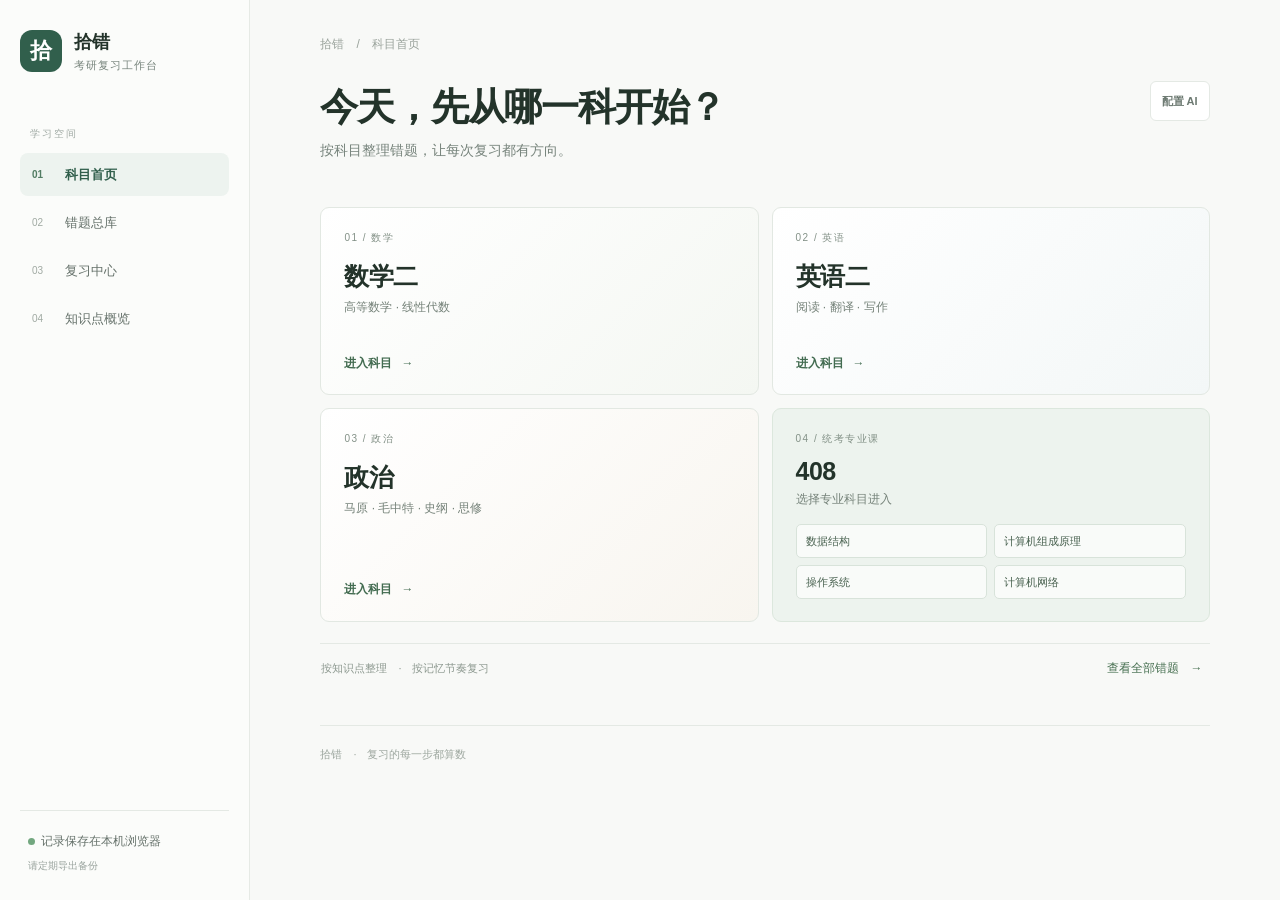
==== commit 51d77830: "优化统计卡错题明细" ====
--- a/site/index.html
+++ b/site/index.html
@@ -1 +1 @@
-<!doctype html><html lang="zh-CN"><head><meta charset="UTF-8"><meta name="viewport" content="width=device-width,initial-scale=1"><meta name="theme-color" content="#f7f8f5"><meta name="apple-mobile-web-app-capable" content="yes"><meta name="apple-mobile-web-app-status-bar-style" content="default"><meta name="apple-mobile-web-app-title" content="拾错"><link rel="manifest" href="manifest.webmanifest"><link rel="apple-touch-icon" href="icons/apple-touch-icon.png"><title>拾错 · 考研错题复习</title><link rel="stylesheet" href="app.css?v=16"><script defer src="app.js?v=16"></script></head><body><aside class="sidebar"><a class="brand" href="#home" id="brandHome"><span class="brandmark">拾</span><span>拾错<small>考研复习工作台</small></span></a><p class="nav-label">学习空间</p><nav><a class="active" href="#home" id="navHome"><span>01</span>科目首页</a><a href="#library" id="navLibrary"><span>02</span>错题总库</a><a href="#insights" id="navInsights"><span>03</span>知识点概览</a></nav><div class="side-bottom"><span class="local-dot"></span>记录保存在本机浏览器<br><small>请定期导出备份</small></div></aside><main><header><div><span class="crumb" id="crumb">拾错　/　科目首页</span><h1 id="pageTitle">今天，先从哪一科开始？</h1><p class="muted" id="pageSubtitle">按科目整理错题，让每次复习都有方向。</p></div><div class="header-actions"><button class="quiet" id="settingsBtn">配置 AI</button><button class="quiet" id="homeReturn" hidden>← 返回上一页</button><button class="primary" id="newBtn" hidden>记录错题</button></div></header><section id="subjectsHome" class="subjects-home"><div class="subject-grid"><button class="subject-card math" data-open-subject="数学二"><span class="subject-index">01 / 数学</span><strong>数学二</strong><span class="subject-desc">高等数学 · 线性代数</span><span class="subject-enter">进入科目 <i>→</i></span></button><button class="subject-card english" data-open-subject="英语二"><span class="subject-index">02 / 英语</span><strong>英语二</strong><span class="subject-desc">阅读 · 翻译 · 写作</span><span class="subject-enter">进入科目 <i>→</i></span></button><button class="subject-card politics" data-open-subject="政治"><span class="subject-index">03 / 政治</span><strong>政治</strong><span class="subject-desc">马原 · 毛中特 · 史纲 · 思修</span><span class="subject-enter">进入科目 <i>→</i></span></button><div class="subject-card computer"><span class="subject-index">04 / 统考专业课</span><strong>408</strong><span class="subject-desc">选择专业科目进入</span><div class="module-links"><button data-open-subject="408" data-open-module="数据结构">数据结构</button><button data-open-subject="408" data-open-module="计算机组成原理">计算机组成原理</button><button data-open-subject="408" data-open-module="操作系统">操作系统</button><button data-open-subject="408" data-open-module="计算机网络">计算机网络</button></div></div></div><div class="home-bottom"><span>按知识点整理　·　按记忆节奏复习</span><button class="text-button" id="openAllLibrary">查看全部错题　→</button></div></section><div id="libraryView" hidden><section class="due-banner" id="dueBanner" hidden><div class="due-symbol">复</div><div><b id="dueTitle"></b><p id="dueText"></p></div><button class="light-button" id="reviewDue">开始复习</button></section><section class="stats" id="stats"></section><section class="library" id="library"><div class="library-heading"><div><h2 id="libraryTitle">错题总库 <span id="resultCount"></span></h2><div class="scope-note" id="scopeNote">全部科目</div></div><div class="backup-actions"><button class="quiet" id="exportBtn">导出备份</button><button class="quiet" id="exportHistoryBtn">导出历史</button><button class="quiet" id="importBtn">导入备份</button><input id="importFile" type="file" accept="application/json" hidden></div></div><div class="filter-bar"><div class="filter-primary"><label class="search"><span class="search-icon"></span><input id="search" type="search" placeholder="搜索题目、知识点或标签"></label><select id="subject"><option value="">所有科目</option><option>数学二</option><option>英语二</option><option>政治</option><option>408</option></select><select id="status"><option value="">所有状态</option><option value="due">待复习</option><option value="weak">需加强</option><option value="mastered">已掌握</option></select><select id="sort"><option value="new">最近记录</option><option value="due">最近复习</option><option value="weak">薄弱优先</option></select></div><div class="filter-extra"><span>进一步筛选</span><select id="module"><option value="">所有模块</option></select><select id="tagFilter"><option value="">所有标签</option></select><label class="knowledge-search"><span>知识点</span><input id="knowledgeFilter" placeholder="输入知识点名称"></label></div></div><div class="list" id="list"></div></section><section class="chat-section" id="chatSection" hidden><div class="chat-heading"><div><h2>科目 AI 讨论</h2><p>围绕本学科提问，也可以关联一道错题。</p></div></div><div class="chat-toolbar"><select id="chatConversation" aria-label="选择对话"></select><button class="quiet" id="newChat">新建对话</button><button class="quiet" id="renameChat">修改对话名</button><button class="quiet" id="deleteChat">删除当前对话</button><button class="quiet" id="toggleChatBatch" aria-expanded="false">批量管理</button></div><div id="chatBatchTools" class="chat-batch-tools" hidden><label><input id="chatSelectAll" type="checkbox"> 全选本学科对话</label><span id="chatBatchCount">已选 0 个</span><button class="delete" id="deleteSelectedChats">删除所选</button><button class="text-button" id="cancelChatBatch">完成</button></div><div id="chatBatchList" class="chat-batch-list" hidden></div><label class="chat-context">关联错题<select id="chatQuestion"><option value="">不关联题目</option></select></label><div class="chat-messages" id="chatMessages"></div><div class="chat-compose"><textarea id="chatInput" rows="3" placeholder="输入问题，例如：这道题的关键思路是什么？"></textarea><button class="primary" id="sendChat">发送</button></div><p class="chat-footnote" id="chatStatus">对话保存在本机浏览器。</p></section></div><section id="insightsView" hidden><section class="insights insights-page" id="insights"><div class="insight-head"><div><h2>知识点掌握概览</h2><p class="muted">点击知识点，查看关联错题</p></div><span class="scope-note">按薄弱程度排序</span></div><div id="knowledgeMap" class="knowledge-map"></div></section></section><footer>拾错　·　复习的每一步都算数</footer></main><button class="back-to-top" id="backToTop" aria-label="回到顶部" title="回到顶部">↑<span>顶部</span></button><dialog id="recordDialog"><div class="dialog-top"><div><div class="dialog-kicker">新建错题</div><h2>怎么记录这道错题？</h2><p class="hint" id="recordScope"></p></div><button type="button" class="close" data-close="recordDialog">×</button></div><div id="recordChoice" class="record-options"><button class="record-option" id="choosePhoto"><span class="option-mark">拍</span><span><b>拍照记录</b><small>拍下题目，保存后自动识别</small></span><span class="option-arrow">›</span></button><button class="record-option" id="chooseUpload"><span class="option-mark">图</span><span><b>从相册上传</b><small>选择已有题目照片或截图</small></span><span class="option-arrow">›</span></button><button class="record-option" id="choosePaste"><span class="option-mark text-mark">贴</span><span><b>粘贴题目</b><small>粘贴题干，保存后分析或补充</small></span><span class="option-arrow">›</span></button></div><input id="captureInput" type="file" accept="image/*" capture="environment" multiple hidden><input id="uploadInput" type="file" accept="image/*" multiple hidden><div id="photoDraftView" class="photo-draft" hidden><div class="photo-draft-head"><b>已选照片 <span id="draftImageCount">0</span> 张</b><span>可继续拍摄或从相册添加</span></div><div id="draftImageGrid" class="draft-image-grid"></div><div class="dialog-actions"><button type="button" class="secondary" id="addCameraPhoto">继续拍摄</button><button type="button" class="secondary" id="addGalleryPhotos">从相册添加</button><button type="button" class="primary" id="savePhotoDraft">保存并分析错题</button></div><button type="button" class="text-button" data-back-record>返回选择方式</button></div><div id="pasteView" hidden><label class="field">题目内容<textarea id="pasteQuestion" rows="7" placeholder="在这里粘贴题干"></textarea></label><div class="dialog-actions"><button class="primary" id="savePasted">保存并进入错题详情</button><button class="secondary" data-back-record>返回</button></div></div><div id="recordProgress" class="record-progress" hidden><span class="spinner"></span><span>正在处理照片…</span></div></dialog><dialog id="cropDialog" class="crop-dialog"><div class="dialog-top"><div><div class="dialog-kicker">调整照片</div><h2>拖动选取题目区域</h2><p class="hint" id="cropStep">可跳过裁剪，保留整张照片。</p></div><button type="button" class="close" id="cancelCrop">×</button></div><div class="crop-stage" id="cropStage"><img id="cropImage" alt="待裁剪照片"><div id="cropSelection" hidden></div></div><div class="dialog-actions"><button type="button" class="secondary" id="skipCrop">保留整张</button><button type="button" class="primary" id="applyCrop">裁剪并添加</button></div></dialog><dialog id="detailDialog"><form id="detailForm"><div class="dialog-top"><div><div class="dialog-kicker">错题详情</div><h2>题目与分类</h2><p class="hint" id="detailMessage">检查题目，并补充知识点与标签。</p></div><button type="button" class="close" data-close="detailDialog">×</button></div><input type="hidden" name="id"><div id="detailImage"></div><button type="button" class="primary analyze-top" id="reanalyze">AI 分析错题</button><div id="analysisProgress" class="analysis-progress" hidden><div class="analysis-progress-head"><span class="spinner"></span><span id="analysisProgressText">正在分析题目…</span></div><div class="analysis-progress-track" role="progressbar" aria-label="AI 正在分析" aria-valuemin="0" aria-valuemax="100"><i></i></div><p>可以关闭详情或继续浏览其他页面，分析会在本页面中继续。</p></div><label class="field">AI 识别的题干（可修改）<textarea name="question" rows="5" placeholder="识别出的题目文字；也可手动补充"></textarea></label><div class="form-grid"><label class="field">科目<select name="subject"><option>数学二</option><option>英语二</option><option>政治</option><option>408</option></select></label><label class="field">模块 / 章节<input name="module" placeholder="如：操作系统 / 进程管理"></label><label class="field">知识点<input name="knowledge" placeholder="支持逗号分隔多个知识点"></label><label class="field">题型<select name="type"><option value="">待填写</option><option>选择题</option><option>填空题</option><option>计算题</option><option>证明题</option><option>简答题</option><option>分析题</option><option>阅读理解</option><option>翻译</option><option>写作</option><option>其他</option></select></label><label class="field">难度<select name="difficulty"><option value="">待填写</option><option value="1">基础</option><option value="2">中等</option><option value="3">较难</option></select></label><label class="field">错因<select name="cause"><option value="">待填写</option><option>概念混淆</option><option>计算失误</option><option>审题不清</option><option>方法不熟</option><option>记忆错误</option><option>时间不足</option><option>其他</option></select></label></div><div class="form-grid"><label class="field">我的答案<input name="myAnswer"></label><label class="field">正确答案<input name="answer"></label></div><label class="field">解析与复盘<textarea name="explanation" rows="4"></textarea></label><label class="field">标签<input name="tags" placeholder="逗号分隔，例如：易混淆、真题、重点"></label><div class="dialog-actions"><button type="submit" class="primary">保存详情</button><button type="button" class="delete" id="deleteBtn">删除错题</button></div></form></dialog><dialog id="settingsDialog"><div class="dialog-top"><div><div class="dialog-kicker">AI 服务</div><h2>大模型连接状态</h2></div><button type="button" class="close" data-close="settingsDialog">×</button></div><label class="field">API 地址<input id="aiBackendUrl" type="url" value="https://api.agnes-ai.cn/v1" autocomplete="url"></label><label class="field">模型名称<input id="aiModel" type="text" value="agnes-3.0-flash" autocomplete="off"></label><label class="field">API 密钥<input id="aiAccessToken" type="password" placeholder="填写轮换后的 Agnes API 密钥" autocomplete="off"></label><div class="service-state" id="serviceState">正在读取 AI 设置…</div><p class="hint">无需租服务器，分析时手机会直接连接 Agnes。密钥保存在本设备浏览器中，请只在自己的设备填写；API 调用可能产生费用。</p><div class="dialog-actions"><button class="primary" id="saveAiSettings">保存并连接</button><button class="secondary" data-close="settingsDialog">完成</button></div></dialog><dialog id="exportHistoryDialog"><div class="dialog-top"><div><div class="dialog-kicker">备份管理</div><h2>导出历史</h2><p class="hint">记录导出时间、科目范围和题目数量。</p></div><button class="close" data-close="exportHistoryDialog">×</button></div><div id="exportHistoryList" class="export-history-list"></div></dialog><dialog id="imageViewer" class="image-viewer"><button type="button" class="image-viewer-close" data-close="imageViewer" aria-label="关闭大图">×</button><img id="imageViewerImage" alt="题目大图"></dialog><dialog id="reviewDialog"><div class="dialog-top"><div><div class="dialog-kicker">间隔复习</div><h2>先在心里作答</h2></div><button class="close" data-close="reviewDialog">×</button></div><div id="reviewBody"></div><div id="reviewActions" class="dialog-actions"></div></dialog><aside id="analysisDock" class="analysis-dock" hidden aria-live="polite"></aside><div class="toast" id="toast" role="status"></div></body></html>+<!doctype html><html lang="zh-CN"><head><meta charset="UTF-8"><meta name="viewport" content="width=device-width,initial-scale=1"><meta name="theme-color" content="#f7f8f5"><meta name="apple-mobile-web-app-capable" content="yes"><meta name="apple-mobile-web-app-status-bar-style" content="default"><meta name="apple-mobile-web-app-title" content="拾错"><link rel="manifest" href="manifest.webmanifest"><link rel="apple-touch-icon" href="icons/apple-touch-icon.png"><title>拾错 · 考研错题复习</title><link rel="stylesheet" href="app.css?v=26"><script defer src="app.js?v=26"></script></head><body><aside class="sidebar"><a class="brand" href="#home" id="brandHome"><span class="brandmark">拾</span><span>拾错<small>考研复习工作台</small></span></a><p class="nav-label">学习空间</p><nav><a class="active" href="#home" id="navHome"><span>01</span>科目首页</a><a href="#library" id="navLibrary"><span>02</span>错题总库</a><a href="#review" id="navReview"><span>03</span>复习中心</a><a href="#insights" id="navInsights"><span>04</span>知识点概览</a></nav><div class="side-bottom"><span class="local-dot"></span>记录保存在本机浏览器<br><small>请定期导出备份</small></div></aside><main><header><div><span class="crumb" id="crumb">拾错　/　科目首页</span><h1 id="pageTitle">今天，先从哪一科开始？</h1><p class="muted" id="pageSubtitle">按科目整理错题，让每次复习都有方向。</p></div><div class="header-actions"><button class="quiet" id="settingsBtn">配置 AI</button><button class="quiet" id="homeReturn" hidden>← 返回上一页</button><button class="primary" id="newBtn" hidden>记录错题</button></div></header><section id="subjectsHome" class="subjects-home"><div class="subject-grid"><button class="subject-card math" data-open-subject="数学二"><span class="subject-index">01 / 数学</span><strong>数学二</strong><span class="subject-desc">高等数学 · 线性代数</span><span class="subject-enter">进入科目 <i>→</i></span></button><button class="subject-card english" data-open-subject="英语二"><span class="subject-index">02 / 英语</span><strong>英语二</strong><span class="subject-desc">阅读 · 翻译 · 写作</span><span class="subject-enter">进入科目 <i>→</i></span></button><button class="subject-card politics" data-open-subject="政治"><span class="subject-index">03 / 政治</span><strong>政治</strong><span class="subject-desc">马原 · 毛中特 · 史纲 · 思修</span><span class="subject-enter">进入科目 <i>→</i></span></button><div class="subject-card computer"><span class="subject-index">04 / 统考专业课</span><strong>408</strong><span class="subject-desc">选择专业科目进入</span><div class="module-links"><button data-open-subject="408" data-open-module="数据结构">数据结构</button><button data-open-subject="408" data-open-module="计算机组成原理">计算机组成原理</button><button data-open-subject="408" data-open-module="操作系统">操作系统</button><button data-open-subject="408" data-open-module="计算机网络">计算机网络</button></div></div></div><div class="home-bottom"><span>按知识点整理　·　按记忆节奏复习</span><button class="text-button" id="openAllLibrary">查看全部错题　→</button></div></section><div id="libraryView" hidden><section class="due-banner" id="dueBanner" hidden><div class="due-symbol">复</div><div><b id="dueTitle"></b><p id="dueText"></p></div><button class="light-button" id="reviewDue">开始复习</button></section><div class="library-quick-actions" id="libraryQuickActions"><span id="reviewAvailability">当前列表 0 道</span><button type="button" class="primary" id="startReview">开始复习</button><button type="button" class="quiet" id="reviewSummary" hidden>复习回顾</button><button type="button" class="quiet" id="makeReviewPlan">AI 制定复习计划</button></div><section class="stats" id="stats"></section><section class="library" id="library"><div class="library-heading"><div><h2 id="libraryTitle">错题总库 <span id="resultCount"></span></h2><div class="scope-note" id="scopeNote">全部科目</div></div><div class="backup-actions"><button class="quiet" id="exportBtn">导出备份</button><button class="quiet" id="exportHistoryBtn">导出历史</button><button class="quiet" id="importBtn">导入备份</button><input id="importFile" type="file" accept="application/json" hidden></div></div><div class="filter-bar"><div class="filter-primary"><label class="search"><span class="search-icon"></span><input id="search" type="search" placeholder="搜索题目、知识点或标签"></label><select id="subject"><option value="">所有科目</option><option>数学二</option><option>英语二</option><option>政治</option><option>408</option></select><select id="status"><option value="">所有状态</option><option value="due">待复习</option><option value="weak">需加强</option><option value="mastered">已掌握</option></select><select id="sort"><option value="new">最近记录</option><option value="due">最近复习</option><option value="weak">薄弱优先</option></select></div><div class="filter-extra"><span>进一步筛选</span><select id="module"><option value="">所有模块</option></select><select id="tagFilter"><option value="">所有标签</option></select><label class="knowledge-search"><span>知识点</span><input id="knowledgeFilter" placeholder="输入知识点名称"></label></div></div><div class="list" id="list"></div></section><section class="chat-section" id="chatSection" hidden><div class="chat-heading"><div><h2>科目 AI 讨论</h2><p>围绕本学科提问，也可以关联一道错题。</p></div></div><div class="chat-toolbar"><select id="chatConversation" aria-label="选择对话"></select><button class="quiet" id="newChat">新建对话</button><button class="quiet" id="renameChat">修改对话名</button><button class="quiet" id="deleteChat">删除当前对话</button><button class="quiet" id="toggleChatBatch" aria-expanded="false">批量管理</button></div><div id="chatBatchTools" class="chat-batch-tools" hidden><label><input id="chatSelectAll" type="checkbox"> 全选本学科对话</label><span id="chatBatchCount">已选 0 个</span><button class="delete" id="deleteSelectedChats">删除所选</button><button class="text-button" id="cancelChatBatch">完成</button></div><div id="chatBatchList" class="chat-batch-list" hidden></div><label class="chat-context">关联错题<select id="chatQuestion"><option value="">不关联题目</option></select></label><div class="chat-messages" id="chatMessages"></div><div class="chat-compose"><textarea id="chatInput" rows="3" placeholder="输入问题，例如：这道题的关键思路是什么？"></textarea><button class="primary" id="sendChat">发送</button></div><p class="chat-footnote" id="chatStatus">对话保存在本机浏览器。</p></section></div><section id="reviewHubView" hidden><section class="review-hub-hero"><div class="dialog-kicker">独立复习空间</div><h2>复习中心</h2><p>选择科目与题量，集中完成一轮复习。答题后可以继续、重开或回看题目。</p></section><div class="review-hub-controls"><label>科目<select id="hubSubject"><option>数学二</option><option>英语二</option><option>政治</option><option>408</option></select></label><label id="hubModuleWrap">模块<select id="hubModule"></select></label><label>本次题数<input type="number" id="hubReviewCount" min="1" value="10"></label></div><div id="reviewHubStats" class="review-hub-stats"></div><div class="review-hub-actions"><button type="button" class="primary" id="hubStartReview">开始复习</button><button type="button" class="secondary" id="hubRestartReview">重新开始</button><button type="button" class="quiet" id="hubReviewSummary">查看复习回顾</button><button type="button" class="quiet" id="hubMakeReviewPlan">AI 制定复习计划</button><button type="button" class="text-button" id="hubOpenLibrary">浏览本范围错题　→</button></div><section class="review-hub-topics"><div class="review-hub-topics-head"><h3>本范围薄弱点</h3><span>只统计当前科目</span></div><div id="reviewHubTopics"></div></section></section><section id="insightsView" hidden><section class="insights insights-page" id="insights"><div class="insight-head"><div><h2>知识点掌握概览</h2><p class="muted">点击知识点，查看关联错题</p></div><span class="scope-note">按薄弱程度排序</span></div><div id="knowledgeMap" class="knowledge-map"></div></section></section><footer>拾错　·　复习的每一步都算数</footer></main><button class="back-to-top" id="backToTop" aria-label="回到顶部" title="回到顶部">↑<span>顶部</span></button><dialog id="recordDialog"><div class="dialog-top"><div><div class="dialog-kicker">新建错题</div><h2>怎么记录这道错题？</h2><p class="hint" id="recordScope"></p></div><button type="button" class="close" data-close="recordDialog">×</button></div><div id="recordChoice" class="record-options"><button class="record-option" id="choosePhoto"><span class="option-mark">拍</span><span><b>拍照记录</b><small>拍下题目，保存后自动识别</small></span><span class="option-arrow">›</span></button><button class="record-option" id="chooseUpload"><span class="option-mark">图</span><span><b>从相册上传</b><small>选择已有题目照片或截图</small></span><span class="option-arrow">›</span></button><button class="record-option" id="choosePaste"><span class="option-mark text-mark">贴</span><span><b>粘贴题目</b><small>粘贴题干，保存后分析或补充</small></span><span class="option-arrow">›</span></button></div><input id="captureInput" type="file" accept="image/*" capture="environment" multiple hidden><input id="uploadInput" type="file" accept="image/*" multiple hidden><div id="photoDraftView" class="photo-draft" hidden><div class="photo-draft-head"><b>已选照片 <span id="draftImageCount">0</span> 张</b><span>可继续拍摄或从相册添加</span></div><div id="draftImageGrid" class="draft-image-grid"></div><div class="dialog-actions"><button type="button" class="secondary" id="addCameraPhoto">继续拍摄</button><button type="button" class="secondary" id="addGalleryPhotos">从相册添加</button><button type="button" class="primary" id="savePhotoDraft">保存并分析错题</button></div><button type="button" class="text-button" data-back-record>返回选择方式</button></div><div id="pasteView" hidden><label class="field">题目内容<textarea id="pasteQuestion" rows="7" placeholder="在这里粘贴题干"></textarea></label><div class="dialog-actions"><button class="primary" id="savePasted">保存并进入错题详情</button><button class="secondary" data-back-record>返回</button></div></div><div id="recordProgress" class="record-progress" hidden><span class="spinner"></span><span>正在处理照片…</span></div></dialog><dialog id="cropDialog" class="crop-dialog"><div class="dialog-top"><div><div class="dialog-kicker">调整照片</div><h2 id="cropTitle">确认题目裁剪范围</h2><p class="hint" id="cropStep">点击“开始裁剪”显示裁剪框，再拖动框或角点调整范围。</p></div><button type="button" class="close" id="cancelCrop" aria-label="取消裁剪">×</button></div><div class="crop-stage" id="cropStage"><img id="cropImage" alt="待裁剪照片"><div id="cropSelection" class="crop-selection" hidden><span class="crop-handle nw" data-corner="nw"></span><span class="crop-handle ne" data-corner="ne"></span><span class="crop-handle sw" data-corner="sw"></span><span class="crop-handle se" data-corner="se"></span><span class="crop-handle north" data-edge="n"></span><span class="crop-handle east" data-edge="e"></span><span class="crop-handle south" data-edge="s"></span><span class="crop-handle west" data-edge="w"></span></div></div><div id="cropConfirmPreview" class="crop-confirm-preview" hidden><img id="cropPreviewImage" alt="裁剪结果预览"><p>确认框内的照片范围，再添加到错题。</p></div><div class="dialog-actions crop-actions"><button type="button" class="secondary" id="skipCrop">保留整张</button><button type="button" class="secondary" id="startCrop">开始裁剪</button><button type="button" class="primary" id="applyCrop" hidden>保存裁剪</button><button type="button" class="secondary" id="adjustCrop" hidden>重新调整</button><button type="button" class="primary" id="confirmCrop" hidden>确认并添加</button></div></dialog><dialog id="detailDialog"><form id="detailForm"><div class="dialog-top"><div><div class="dialog-kicker">错题详情</div><h2>题目与分类</h2><p class="hint" id="detailMessage">检查题目，并补充知识点与标签。</p></div><button type="button" class="close" data-close="detailDialog">×</button></div><input type="hidden" name="id"><div class="question-view-switch" role="group" aria-label="选择题目显示方式"><button type="button" class="active" data-detail-view="recognized">识别题面</button><button type="button" data-detail-view="original">原始照片 / 粘贴内容</button></div><div id="recognizedQuestionPreview" class="recognized-question-preview"></div><div id="detailImage" hidden></div><button type="button" class="primary analyze-top" id="reanalyze">AI 分析错题</button><div id="analysisProgress" class="analysis-progress" hidden><div class="analysis-progress-head"><span class="spinner"></span><span id="analysisProgressText">正在分析题目…</span></div><div class="analysis-progress-track" role="progressbar" aria-label="AI 正在分析" aria-valuemin="0" aria-valuemax="100"><i></i></div><p>可以关闭详情或继续浏览其他页面，分析会在本页面中继续。</p></div><label class="field">识别题干（可修改）<textarea name="question" rows="5" placeholder="AI 识别的题目文字；也可手动补充"></textarea></label><label class="field" id="optionsField">选择题选项（每行一个）<textarea name="options" rows="4" placeholder="A. 选项一&#10;B. 选项二&#10;C. 选项三&#10;D. 选项四"></textarea></label><div class="form-grid"><label class="field">科目<select name="subject"><option>数学二</option><option>英语二</option><option>政治</option><option>408</option></select></label><label class="field">模块 / 章节<input name="module" placeholder="如：操作系统 / 进程管理"></label><label class="field">知识点<input name="knowledge" placeholder="支持逗号分隔多个知识点"></label><label class="field">题型<select name="type"><option value="">待填写</option><option>选择题</option><option>填空题</option><option>计算题</option><option>证明题</option><option>简答题</option><option>分析题</option><option>阅读理解</option><option>翻译</option><option>写作</option><option>其他</option></select></label><label class="field">难度<select name="difficulty"><option value="">待填写</option><option value="1">基础</option><option value="2">中等</option><option value="3">较难</option></select></label><label class="field">错因<select name="cause"><option value="">待填写</option><option>概念混淆</option><option>计算失误</option><option>审题不清</option><option>方法不熟</option><option>记忆错误</option><option>时间不足</option><option>其他</option></select></label></div><div class="form-grid"><label class="field">我的答案<input name="myAnswer"></label><label class="field">正确答案<input name="answer"></label></div><label class="field">解析与复盘<textarea name="explanation" rows="4"></textarea></label><label class="field">标签<input name="tags" placeholder="逗号分隔，例如：易混淆、真题、重点"></label><div class="dialog-actions"><button type="submit" class="primary">保存详情</button><button type="button" class="delete" id="deleteBtn">删除错题</button></div></form></dialog><dialog id="settingsDialog"><div class="dialog-top"><div><div class="dialog-kicker">AI 服务</div><h2>大模型连接状态</h2></div><button type="button" class="close" data-close="settingsDialog">×</button></div><label class="field">API 地址<input id="aiBackendUrl" type="url" value="https://api.agnes-ai.cn/v1" autocomplete="url"></label><label class="field">模型名称<input id="aiModel" type="text" value="agnes-3.0-flash" autocomplete="off"></label><label class="field">API 密钥<input id="aiAccessToken" type="password" placeholder="填写轮换后的 Agnes API 密钥" autocomplete="off"></label><div class="service-state" id="serviceState">正在读取 AI 设置…</div><p class="hint">无需租服务器，分析时手机会直接连接 Agnes。密钥保存在本设备浏览器中，请只在自己的设备填写；API 调用可能产生费用。</p><div class="dialog-actions"><button class="primary" id="saveAiSettings">保存并连接</button><button class="secondary" data-close="settingsDialog">完成</button></div></dialog><dialog id="exportHistoryDialog"><div class="dialog-top"><div><div class="dialog-kicker">备份管理</div><h2>导出历史</h2><p class="hint">记录导出时间、科目范围和题目数量。</p></div><button class="close" data-close="exportHistoryDialog">×</button></div><div id="exportHistoryList" class="export-history-list"></div></dialog><dialog id="imageViewer" class="image-viewer"><button type="button" class="image-viewer-close" data-close="imageViewer" aria-label="关闭大图">×</button><img id="imageViewerImage" alt="题目大图"></dialog><dialog id="reviewSetupDialog"><div class="dialog-top"><div><div class="dialog-kicker">复习设置</div><h2>这次复习多少道？</h2><p class="hint" id="reviewSetupHint">从当前列表的错题中安排复习。</p></div><button type="button" class="close" data-close="reviewSetupDialog">×</button></div><label class="field">本次题数<input id="reviewCount" type="number" min="1" value="10"></label><div class="dialog-actions"><button type="button" class="secondary" data-close="reviewSetupDialog">取消</button><button type="button" class="primary" id="confirmReviewStart">开始本次复习</button></div></dialog><dialog id="reviewPlanDialog"><div class="dialog-top"><div><div class="dialog-kicker">个性化安排</div><h2>AI 复习计划</h2><p class="hint" id="reviewPlanStatus">正在根据当前错题整理计划…</p></div><button type="button" class="close" data-close="reviewPlanDialog">×</button></div><div id="reviewPlanContent" class="review-plan-content"></div><div class="dialog-actions"><button type="button" class="secondary" id="regenerateReviewPlan">重新生成</button><button type="button" class="primary" data-close="reviewPlanDialog">完成</button></div></dialog><dialog id="reviewDialog"><div class="dialog-top"><div><div class="dialog-kicker">间隔复习</div><h2>先在心里作答</h2></div><button class="close" data-close="reviewDialog">×</button></div><div id="reviewBody"></div><div id="reviewActions" class="dialog-actions"></div></dialog><dialog id="statResultsDialog" class="stat-results-dialog"><div class="dialog-top"><div><div class="dialog-kicker">统计明细</div><h2 id="statResultsTitle">错题列表</h2><p class="hint" id="statResultsCount"></p></div><button type="button" class="close" data-close="statResultsDialog" aria-label="关闭">×</button></div><div id="statResultsList" class="stat-results-list"></div></dialog><aside id="analysisDock" class="analysis-dock" hidden aria-live="polite"></aside><div class="toast" id="toast" role="status"></div></body></html>
--- a/site/app.css
+++ b/site/app.css
@@ -130,3 +130,29 @@
 .mistake-card{cursor:pointer}.mistake-card button{cursor:pointer}.card-original-image,.detail-image,.review-source-image{cursor:zoom-in}.image-viewer{width:min(96vw,1100px);max-width:96vw;max-height:94dvh;padding:16px;background:#101512;border:1px solid #64736a;border-radius:12px;overflow:visible}.image-viewer::backdrop{background:#101512e8}.image-viewer img{display:block;max-width:100%;max-height:calc(94dvh - 32px);width:auto;height:auto;object-fit:contain;margin:auto}.image-viewer-close{position:fixed;top:calc(env(safe-area-inset-top) + 12px);right:calc(env(safe-area-inset-right) + 12px);z-index:2;width:42px;height:42px;border:0;border-radius:50%;background:#29352e;color:#fff;font-size:27px;line-height:1}.image-viewer[open]{margin:auto}
 
 .chat-batch-tools{display:flex;align-items:center;flex-wrap:wrap;gap:10px;margin:10px 0;padding:10px 12px;border:1px solid var(--line);border-radius:7px;background:#f8faf8;color:#66736a;font-size:12px}.chat-batch-tools label{display:flex;align-items:center;gap:7px}.chat-batch-tools input,.chat-batch-item input{accent-color:#477051}.chat-batch-tools span{margin-right:auto}.chat-batch-list{display:grid;gap:6px;max-height:220px;overflow:auto;margin:8px 0 12px}.chat-batch-item{display:flex;align-items:center;gap:9px;min-width:0;padding:9px 11px;border:1px solid var(--line);border-radius:6px;background:#fff;color:#46544b;cursor:pointer}.chat-batch-item span{min-width:0;flex:1;overflow:hidden;text-overflow:ellipsis;white-space:nowrap;font-size:12px}.chat-batch-item small{color:#96a098;font-size:10px}.chat-batch-empty{padding:12px;color:#89958d;font-size:12px}@media(max-width:760px),(pointer:coarse){.chat-batch-tools{gap:8px}.chat-batch-tools .delete,.chat-batch-tools .text-button{min-height:36px;padding:8px 10px}.chat-batch-item{min-height:42px}}
+
+.record-day{margin:12px 0;border:1px solid var(--line);border-radius:9px;background:#fff;overflow:hidden}.record-day-head{padding:7px 10px;background:#f6f8f5;border-bottom:1px solid var(--line)}.record-day-toggle{display:flex;width:100%;align-items:center;gap:12px;padding:9px 8px;border:0;background:transparent;text-align:left;color:#35463a;cursor:pointer}.record-day-toggle span:first-child{font-size:14px;font-weight:650}.record-day-toggle span:nth-child(2){margin-left:auto;color:#829087;font-size:11px}.record-day-toggle b{min-width:46px;text-align:right;color:#477051;font-size:11px;font-weight:600}.record-day-cards{display:grid;gap:0}.record-day-cards .mistake-card{border:0;border-bottom:1px solid #edf0ed;border-radius:0}.record-day-cards .mistake-card:last-child{border-bottom:0}.record-number{padding:2px 6px;border-radius:4px;background:#edf3ee;color:#426b50;font-size:10px;font-weight:700}.card-actions .delete{min-height:30px;padding:5px 9px}.chat-select-number{color:#477051;font-weight:600}
+
+.record-day-toggle:focus-visible{outline:2px solid #72967a;outline-offset:2px}.record-day-cards[hidden]{display:none!important}.record-day-cards .card-meta{align-items:center}
+
+.crop-selection{border:3px solid #ed2d35;background:#ee333522;outline:100vmax solid #10161377;box-shadow:0 0 0 1px #fff;pointer-events:auto;touch-action:none;cursor:move}.crop-handle{position:absolute;width:22px;height:22px;border:3px solid #ed2d35;border-radius:50%;background:#fff;box-shadow:0 1px 5px #1118;touch-action:none}.crop-handle.nw{left:-11px;top:-11px;cursor:nwse-resize}.crop-handle.ne{right:-11px;top:-11px;cursor:nesw-resize}.crop-handle.sw{left:-11px;bottom:-11px;cursor:nesw-resize}.crop-handle.se{right:-11px;bottom:-11px;cursor:nwse-resize}.crop-confirm-preview{display:grid;justify-items:center;gap:10px;max-height:58vh;overflow:auto}.crop-confirm-preview img{display:block;max-width:100%;max-height:50vh;object-fit:contain;background:#202522;border-radius:6px}.crop-confirm-preview p{margin:0;color:var(--muted);font-size:12px}.crop-actions{display:flex;flex-wrap:wrap;gap:8px}.crop-actions button{min-height:42px}@media(max-width:760px),(pointer:coarse){.crop-handle{width:30px;height:30px}.crop-handle.nw{left:-15px;top:-15px}.crop-handle.ne{right:-15px;top:-15px}.crop-handle.sw{left:-15px;bottom:-15px}.crop-handle.se{right:-15px;bottom:-15px}.crop-actions{display:grid;grid-template-columns:repeat(2,minmax(0,1fr))}.crop-actions button{min-width:0;padding-inline:8px;font-size:12px}}
+
+#cropSelection{position:absolute;z-index:2;box-sizing:border-box;border:3px solid #ed2d35;background:#ee333522;outline:100vmax solid #10161377;box-shadow:0 0 0 1px #fff;pointer-events:auto;touch-action:none;cursor:move}
+
+.export-history-item{display:flex;align-items:center;justify-content:space-between;gap:12px}.export-history-copy{display:grid;gap:4px;min-width:0}.export-history-item .delete{flex:none}
+
+.crop-stage{overflow:visible}#cropSelection{position:absolute;z-index:2;box-sizing:border-box;border:2px solid #f6f7f7;background:transparent;outline:100vmax solid #090b0ac9;box-shadow:0 0 0 1px #fff;pointer-events:auto;touch-action:none;cursor:move}#cropSelection::after{content:"";position:absolute;z-index:1;inset:0;pointer-events:none;background-image:linear-gradient(to right,transparent calc(33.333% - .6px),#fff9 33.333%,transparent calc(33.333% + .6px),transparent calc(66.666% - .6px),#fff9 66.666%,transparent calc(66.666% + .6px)),linear-gradient(to bottom,transparent calc(33.333% - .6px),#fff9 33.333%,transparent calc(33.333% + .6px),transparent calc(66.666% - .6px),#fff9 66.666%,transparent calc(66.666% + .6px))}#cropSelection .crop-handle{position:absolute;z-index:2;display:block;width:28px;height:28px;padding:0;border:0!important;border-radius:0!important;background:transparent!important;box-shadow:none!important;touch-action:none}#cropSelection .crop-handle::before,#cropSelection .crop-handle::after{content:"";position:absolute;display:block;background:#fff;border-radius:2px}#cropSelection .crop-handle.nw{left:-2px;top:-2px;cursor:nwse-resize}#cropSelection .crop-handle.nw::before{left:0;top:0;width:27px;height:5px}#cropSelection .crop-handle.nw::after{left:0;top:0;width:5px;height:27px}#cropSelection .crop-handle.ne{right:-2px;top:-2px;cursor:nesw-resize}#cropSelection .crop-handle.ne::before{right:0;top:0;width:27px;height:5px}#cropSelection .crop-handle.ne::after{right:0;top:0;width:5px;height:27px}#cropSelection .crop-handle.sw{left:-2px;bottom:-2px;cursor:nesw-resize}#cropSelection .crop-handle.sw::before{left:0;bottom:0;width:27px;height:5px}#cropSelection .crop-handle.sw::after{left:0;bottom:0;width:5px;height:27px}#cropSelection .crop-handle.se{right:-2px;bottom:-2px;cursor:nwse-resize}#cropSelection .crop-handle.se::before{right:0;bottom:0;width:27px;height:5px}#cropSelection .crop-handle.se::after{right:0;bottom:0;width:5px;height:27px}#cropSelection .crop-handle.north,#cropSelection .crop-handle.south{left:50%;width:34px;height:9px;transform:translateX(-50%);border-radius:5px!important;background:#fff!important;cursor:ns-resize}#cropSelection .crop-handle.north{top:-5px}#cropSelection .crop-handle.south{bottom:-5px}#cropSelection .crop-handle.east,#cropSelection .crop-handle.west{top:50%;width:9px;height:34px;transform:translateY(-50%);border-radius:5px!important;background:#fff!important;cursor:ew-resize}#cropSelection .crop-handle.east{right:-5px}#cropSelection .crop-handle.west{left:-5px}#cropSelection .crop-handle.north::before,#cropSelection .crop-handle.north::after,#cropSelection .crop-handle.south::before,#cropSelection .crop-handle.south::after,#cropSelection .crop-handle.east::before,#cropSelection .crop-handle.east::after,#cropSelection .crop-handle.west::before,#cropSelection .crop-handle.west::after{display:none}
+
+/* Compact monthly archive and persistent study controls. */
+.library-quick-actions{position:sticky;top:8px;z-index:5;display:flex;align-items:center;gap:8px;margin:-10px 0 18px;padding:9px 11px;border:1px solid #dfe8e1;border-radius:9px;background:#f8fbf9ed;backdrop-filter:blur(10px);box-shadow:0 4px 14px #24362c0a}
+.library-quick-actions>span{margin-right:auto;color:#718078;font-size:12px;white-space:nowrap}.library-quick-actions button{min-height:36px;padding:8px 12px;font-size:12px;white-space:nowrap}
+.record-month{overflow:hidden;margin:8px 0;border:1px solid var(--line);border-radius:9px;background:#fff}.record-month-toggle{display:flex;width:100%;align-items:center;gap:12px;padding:13px 15px;border:0;background:#f1f6f2;color:#344a3a;text-align:left}.record-month-toggle b{font-size:14px}.record-month-toggle span{margin-left:auto;color:#849088;font-size:11px}.record-month-toggle i{min-width:48px;color:#477051;font-size:11px;font-style:normal;text-align:right}.record-month-days{padding:2px 10px 8px}.record-month-days[hidden]{display:none!important}.record-day{margin:7px 0;border-radius:7px}.record-day-head{display:none}.record-day-toggle{padding:9px 10px}.record-day-toggle span:first-child{font-size:12px;font-weight:600}.record-day-cards{border-top:1px solid #edf0ed}.library-quick-actions .primary:disabled{opacity:.45;cursor:not-allowed}
+.review-session-progress{margin:0 0 12px;padding:8px 10px;border-radius:6px;background:#edf4ee;color:#426d50;font-size:12px;font-weight:600}.review-summary-note{margin:0 0 12px;color:#758178;font-size:12px;line-height:1.6}.review-summary-group{margin:12px 0}.review-summary-group h3{display:flex;justify-content:space-between;margin:0 0 6px;padding-bottom:6px;border-bottom:1px solid var(--line);font-size:13px}.review-summary-group h3 span{color:#87938a;font-size:11px;font-weight:400}.review-summary-item{display:flex;width:100%;justify-content:space-between;gap:10px;padding:10px 8px;border:0;border-bottom:1px solid #eff1ef;background:#fff;color:#56645b;text-align:left}.review-summary-item span{overflow:hidden;text-overflow:ellipsis;white-space:nowrap;font-size:11px}.review-summary-item b{flex:none;color:#4c7658;font-size:11px}.review-plan-content{display:grid;gap:8px;max-height:55vh;overflow:auto}.review-plan-day{padding:12px;border:1px solid var(--line);border-radius:8px;background:#fafbf9}.review-plan-day header{display:flex;justify-content:space-between;gap:10px;margin:0}.review-plan-day header b{font-size:13px}.review-plan-day header span{color:#54735e;font-size:12px}.review-plan-day ul{margin:8px 0;padding-left:20px;color:#66736b;font-size:12px;line-height:1.7}.review-plan-day small{color:#8a968e;font-size:11px}.plan-loading{display:flex;align-items:center;gap:10px;padding:24px;color:#758178;font-size:12px}
+@media(max-width:700px),(pointer:coarse){.library-quick-actions{top:4px;gap:5px;margin:-6px 0 13px;padding:7px}.library-quick-actions>span{font-size:10px}.library-quick-actions button{min-height:36px;padding:7px 8px;font-size:10px}.record-month-toggle{padding:11px 10px;gap:7px}.record-month-toggle b{font-size:12px}.record-month-toggle span,.record-month-toggle i{font-size:10px}.record-month-days{padding-inline:5px}.review-summary-item{align-items:flex-start;flex-direction:column;gap:5px}}
+
+/* Standalone, subject-scoped review center and structured question views. */
+.review-hub-hero{padding:22px 24px;border:1px solid #dce8de;border-radius:11px;background:linear-gradient(125deg,#edf5ef,#f8faf7)}.review-hub-hero h2{margin:5px 0;font-size:23px}.review-hub-hero p{margin:7px 0 0;color:#758178;font-size:13px;line-height:1.7}.review-hub-controls{display:grid;grid-template-columns:minmax(150px,1fr) minmax(170px,1fr) minmax(110px,.65fr);gap:12px;margin:16px 0}.review-hub-controls label{display:grid;gap:6px;color:#67746b;font-size:12px}.review-hub-controls select,.review-hub-controls input{width:100%;min-width:0;height:42px;padding:0 11px;border:1px solid var(--line);border-radius:7px;background:#fff;color:#34453a}.review-hub-stats{display:grid;grid-template-columns:repeat(3,1fr);gap:10px;margin:12px 0}.review-hub-stats>div{display:flex;align-items:center;justify-content:space-between;gap:8px;padding:13px 15px;border:1px solid var(--line);border-radius:8px;background:#fff}.review-hub-stats span{color:#829087;font-size:12px}.review-hub-stats b{color:#355d43;font-size:20px;font-weight:600}.review-hub-actions{display:flex;flex-wrap:wrap;align-items:center;gap:8px;margin:14px 0 22px}.review-hub-actions button{min-height:40px}.review-hub-actions .text-button{margin-left:auto}.review-hub-actions button:disabled{opacity:.45;cursor:not-allowed}.review-hub-topics{padding:17px 18px;border:1px solid var(--line);border-radius:9px;background:#fff}.review-hub-topics-head{display:flex;justify-content:space-between;align-items:baseline;margin-bottom:8px}.review-hub-topics-head h3{margin:0;font-size:15px}.review-hub-topics-head span{color:#8a968e;font-size:11px}.review-topic-row{display:flex;width:100%;align-items:center;gap:10px;padding:11px 5px;border:0;border-top:1px solid #edf0ed;background:#fff;text-align:left;color:#4e5e53}.review-topic-row b{flex:1;font-size:12px;font-weight:550}.review-topic-row span{color:#849087;font-size:11px}.review-topic-row i{color:#63836a;font-style:normal}.question-view-switch{display:flex;flex-wrap:wrap;gap:6px;margin:0 0 12px}.question-view-switch button{padding:8px 12px;border:1px solid #e3e9e4;border-radius:6px;background:#fff;color:#68766d;font-size:12px}.question-view-switch button.active{border-color:#b8cfbc;background:#edf4ee;color:#386b47;font-weight:600}.recognized-question-preview{margin:0 0 16px;padding:15px;border:1px solid #e5ebe6;border-radius:8px;background:#fff}.recognized-question-text{white-space:pre-wrap;overflow-wrap:anywhere;line-height:1.8;color:#2e3c33}.recognized-option-list{display:grid;gap:7px;margin-top:14px}.recognized-option{display:flex;align-items:flex-start;gap:9px;padding:10px 12px;border:1px solid #e6ebe6;border-radius:7px;background:#f9faf8;line-height:1.6}.recognized-option>span{flex:none;display:grid;place-items:center;width:22px;height:22px;border-radius:50%;background:#eaf1eb;color:#4b7755;font-size:11px;font-weight:700}.recognized-review .recognized-question-text{margin-bottom:8px}.review-choice{width:100%;padding:11px 12px;border:1px solid #e4eae5;border-radius:7px;background:#fff;color:#344239;text-align:left;line-height:1.65}.review-choice.selected{border-color:#5c9268;background:#eff7f0;box-shadow:0 0 0 2px #dcecdf}.review-choice.correct{border-color:#78a883;background:#edf6ee}.review-choice:disabled{opacity:1}.review-original{display:block}.review-original[hidden]{display:none}.review-original .review-image-gallery{margin:0}.review-original .source-text-preview{background:#fff}.review-question .review-image-gallery{margin-top:12px}.review-question .review-source-image{max-height:52vh}
+@media(max-width:700px),(pointer:coarse){.review-hub-hero{padding:17px}.review-hub-hero h2{font-size:20px}.review-hub-controls{grid-template-columns:1fr 1fr;gap:8px}.review-hub-controls label:first-child{grid-column:1/-1}.review-hub-controls select,.review-hub-controls input{height:40px}.review-hub-stats{gap:6px}.review-hub-stats>div{align-items:flex-start;flex-direction:column;padding:10px}.review-hub-stats span{font-size:10px}.review-hub-stats b{font-size:18px}.review-hub-actions{gap:6px}.review-hub-actions button{padding:9px 10px;font-size:11px}.review-hub-actions .text-button{margin-left:0}.review-hub-topics{padding:14px 12px}.review-topic-row{align-items:flex-start;flex-wrap:wrap}.review-topic-row span{width:100%;padding-left:2px}.question-view-switch button{flex:1;min-width:0;padding:8px 6px;font-size:11px}.recognized-question-preview{padding:12px}.review-choice{padding:10px}.review-original .review-image-gallery{grid-template-columns:1fr}}
+.stat{width:100%;min-width:0;text-align:left;cursor:pointer;font:inherit;color:inherit;-webkit-appearance:none;appearance:none;transition:border-color .15s,transform .15s}.stat:hover{border-color:#b8cfbc;transform:translateY(-1px)}.stat small{display:block;margin-top:5px;color:#91a096;font-size:10px}
+
+.stat-results-dialog{width:min(620px,calc(100vw - 28px));max-height:min(82vh,760px)}.stat-results-list{display:grid;gap:7px;max-height:60vh;overflow:auto}.stat-result-item{display:grid;gap:5px;width:100%;padding:11px 12px;border:1px solid #e6ebe6;border-radius:7px;background:#fff;text-align:left;cursor:pointer}.stat-result-item:hover{background:#f7faf7;border-color:#b8cfbc}.stat-result-meta{font-size:10px;color:#87938a}.stat-result-item b{font-size:12px;font-weight:500;line-height:1.6;color:#35453a;display:-webkit-box;-webkit-line-clamp:2;-webkit-box-orient:vertical;overflow:hidden}.stat-result-item i{font-size:10px;color:#55765e;font-style:normal;justify-self:end}
